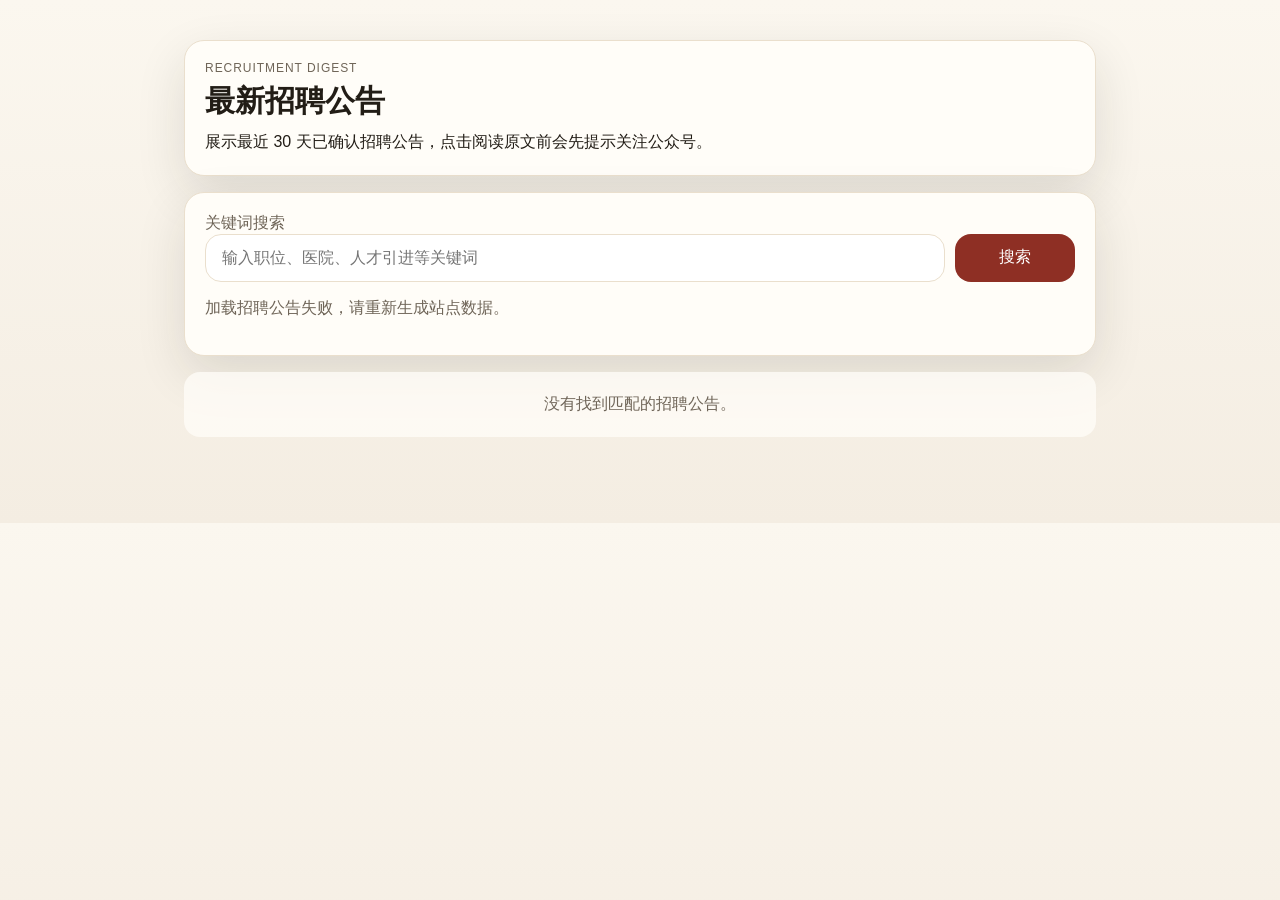
==== site/index.html @ 21075d01 "feat: add recruitment static site shell" ====
<!DOCTYPE html>
<html lang="zh-CN">
<head>
  <meta charset="UTF-8">
  <meta name="viewport" content="width=device-width, initial-scale=1.0">
  <title>招聘公告</title>
  <link rel="stylesheet" href="./assets/site.css">
</head>
<body>
  <main class="page-shell">
    <header class="hero">
      <p class="eyebrow">Recruitment Digest</p>
      <h1>最新招聘公告</h1>
      <p class="hero-copy">展示最近 30 天已确认招聘公告，点击阅读原文前会先提示关注公众号。</p>
    </header>

    <section class="search-panel" aria-label="搜索招聘标题">
      <label class="search-label" for="searchInput">关键词搜索</label>
      <div class="search-row">
        <input id="searchInput" type="search" placeholder="输入职位、医院、人才引进等关键词">
        <button id="searchButton" type="button">搜索</button>
      </div>
      <p id="resultMeta" class="result-meta">正在加载招聘公告...</p>
    </section>

    <section aria-label="招聘公告列表">
      <div id="emptyState" class="empty-state" hidden>没有找到匹配的招聘公告。</div>
      <div id="resultsList" class="results-list"></div>
    </section>
  </main>

  <div id="readOriginalModal" class="modal" hidden>
    <div class="modal-backdrop" data-close-modal="true"></div>
    <div class="modal-panel" role="dialog" aria-modal="true" aria-labelledby="modalTitle">
      <button id="closeModalButton" class="modal-close" type="button" aria-label="关闭弹层">×</button>
      <p class="modal-eyebrow">继续查看前</p>
      <h2 id="modalTitle">请先关注公众号</h2>
      <img class="modal-qr" src="./assets/official_wx_card_qr.jpg" alt="公众号二维码">
      <p class="modal-copy">扫码关注后，再点击下面的按钮继续查看原始招聘公告。</p>
      <div class="modal-actions">
        <button id="continueButton" class="primary-action" type="button">我已关注，继续查看</button>
        <button id="cancelButton" class="secondary-action" type="button">关闭</button>
      </div>
    </div>
  </div>

  <template id="jobCardTemplate">
    <article class="job-card">
      <h2 class="job-title"></h2>
      <p class="job-date"></p>
      <button class="read-button" type="button">阅读原文</button>
    </article>
  </template>

  <script src="./assets/site.js" defer></script>
</body>
</html>
---- site/assets/site.css ----
:root {
  --bg: #f7f2e8;
  --panel: #fffdf8;
  --panel-strong: #fff;
  --border: #eadfcd;
  --text: #221d16;
  --muted: #6f6558;
  --accent: #8e2f24;
  --accent-strong: #6f2219;
  --success: #245b48;
  --shadow: 0 18px 50px rgba(34, 29, 22, 0.12);
  --radius: 20px;
}

* {
  box-sizing: border-box;
}

body {
  margin: 0;
  font-family: "PingFang SC", "Microsoft YaHei", sans-serif;
  background: linear-gradient(180deg, #fbf7ef 0%, #f4ede2 100%);
  color: var(--text);
}

.page-shell {
  width: min(100%, 720px);
  margin: 0 auto;
  padding: 20px 16px 48px;
}

.hero,
.search-panel,
.job-card,
.modal-panel {
  background: var(--panel);
  border: 1px solid var(--border);
  border-radius: var(--radius);
  box-shadow: var(--shadow);
}

.hero,
.search-panel {
  padding: 20px;
  margin-bottom: 16px;
}

.eyebrow,
.modal-eyebrow,
.search-label,
.result-meta,
.job-date {
  color: var(--muted);
}

.eyebrow,
.modal-eyebrow {
  margin: 0 0 8px;
  font-size: 12px;
  letter-spacing: 0.08em;
  text-transform: uppercase;
}

h1 {
  margin: 0 0 10px;
  font-size: 30px;
  line-height: 1.2;
}

.hero-copy,
.modal-copy {
  margin: 0;
  line-height: 1.6;
}

.search-row {
  display: grid;
  gap: 10px;
}

input,
button {
  font: inherit;
}

#searchInput,
#searchButton,
.read-button,
.primary-action,
.secondary-action,
.modal-close {
  min-height: 48px;
}

#searchInput {
  width: 100%;
  padding: 0 16px;
  border: 1px solid var(--border);
  border-radius: 16px;
  background: #fff;
}

#searchButton,
.read-button,
.primary-action,
.secondary-action {
  border: 0;
  border-radius: 16px;
  padding: 0 18px;
  cursor: pointer;
}

#searchButton,
.read-button {
  background: var(--accent);
  color: #fff;
}

.primary-action {
  background: var(--success);
  color: #fff;
}

.secondary-action {
  background: transparent;
  border: 1px solid rgba(255, 255, 255, 0.4);
  color: #fff;
}

.results-list {
  display: grid;
  gap: 14px;
}

.job-card {
  padding: 18px;
}

.job-title {
  margin: 0 0 8px;
  font-size: 20px;
  line-height: 1.5;
}

.job-date {
  margin: 0 0 14px;
}

.read-button {
  width: 100%;
}

.empty-state {
  padding: 22px 18px;
  text-align: center;
  color: var(--muted);
  background: rgba(255, 253, 248, 0.8);
  border-radius: 16px;
  margin-bottom: 14px;
}

.modal[hidden] {
  display: none;
}

.modal {
  position: fixed;
  inset: 0;
  z-index: 20;
}

.modal-backdrop {
  position: absolute;
  inset: 0;
  background: rgba(22, 18, 14, 0.72);
}

.modal-panel {
  position: absolute;
  left: 16px;
  right: 16px;
  bottom: 16px;
  padding: 18px;
  background: #241b15;
  color: #fff7ed;
}

.modal-close {
  position: absolute;
  top: 12px;
  right: 12px;
  width: 48px;
  border-radius: 999px;
  border: 0;
  background: rgba(255, 255, 255, 0.12);
  color: #fff;
}

.modal-qr {
  width: 100%;
  max-width: 280px;
  display: block;
  margin: 14px auto;
  border-radius: 18px;
}

.modal-actions {
  display: grid;
  gap: 10px;
}

@media (min-width: 768px) {
  .page-shell {
    width: min(100%, 960px);
    padding: 40px 24px 72px;
  }

  .search-row {
    grid-template-columns: 1fr auto;
  }

  #searchButton {
    min-width: 120px;
  }

  .modal-panel {
    top: 50%;
    bottom: auto;
    left: 50%;
    right: auto;
    width: min(520px, calc(100vw - 48px));
    transform: translate(-50%, -50%);
  }
}
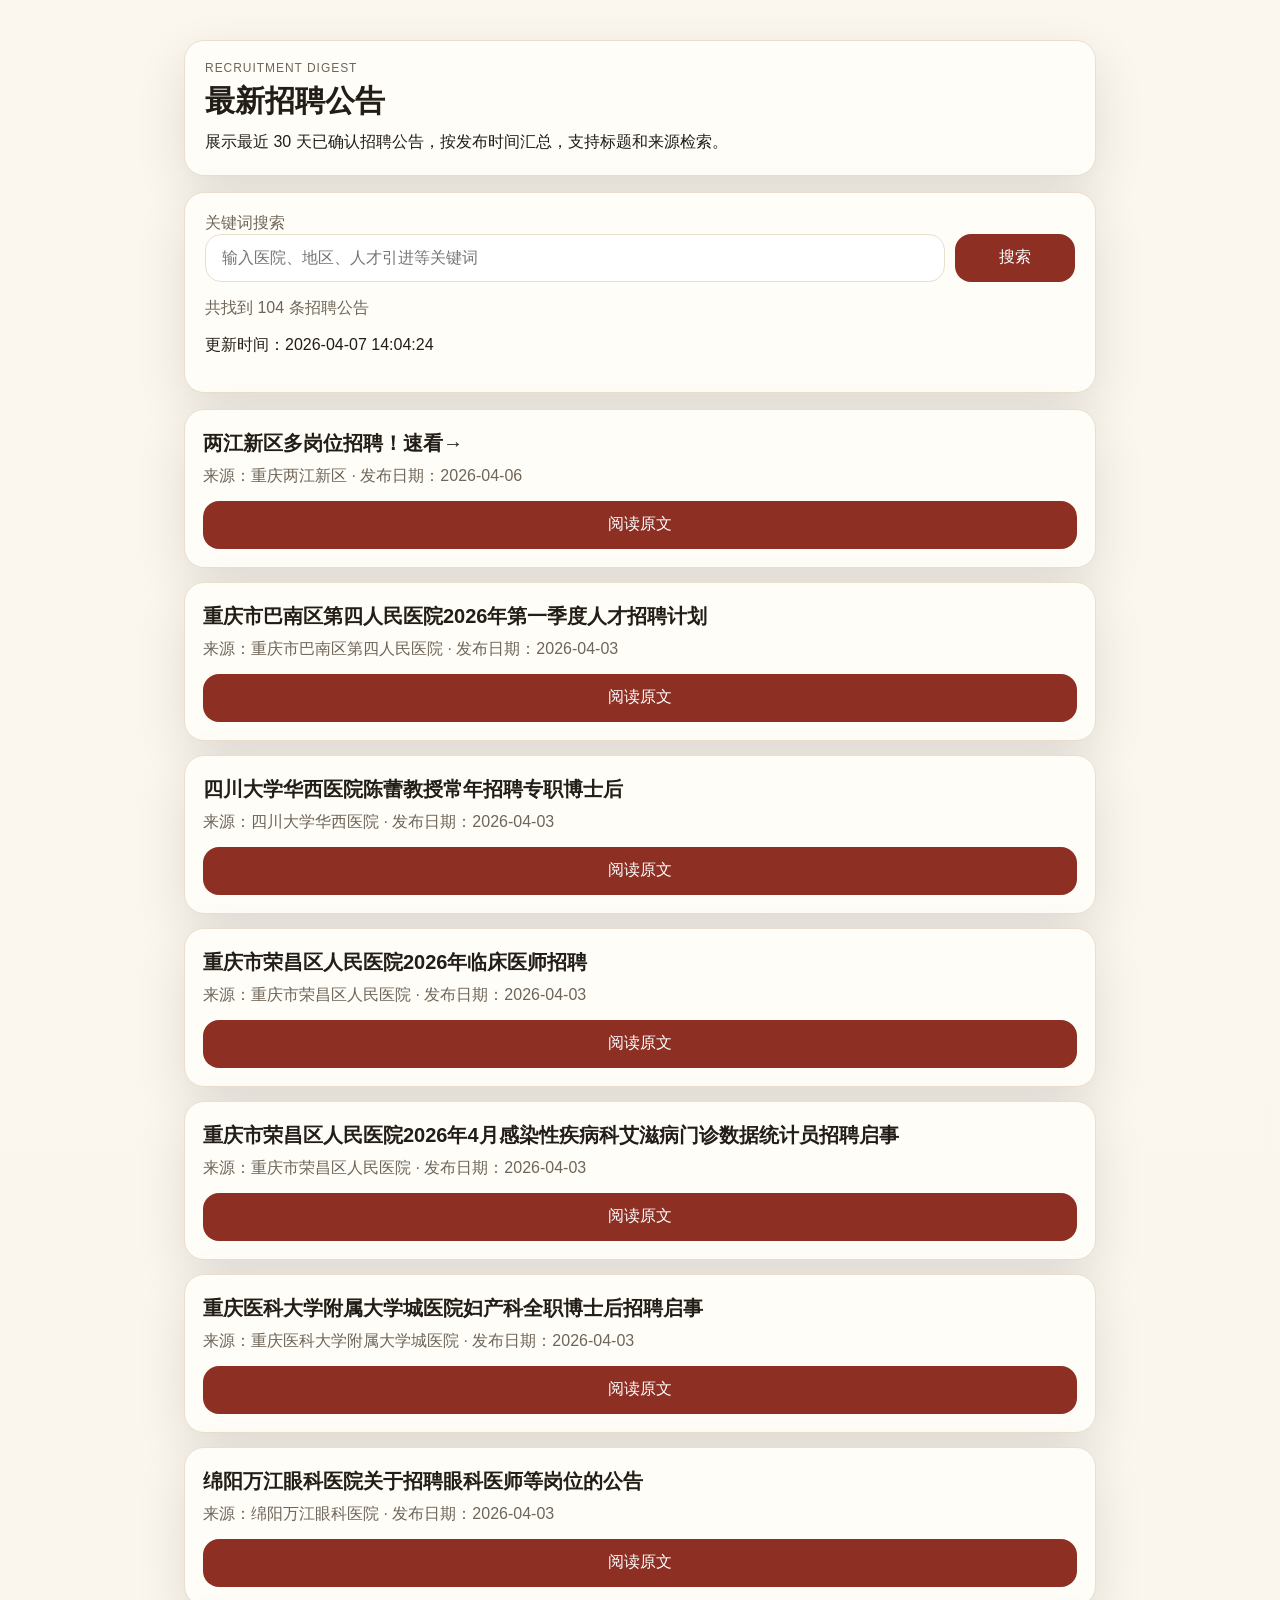
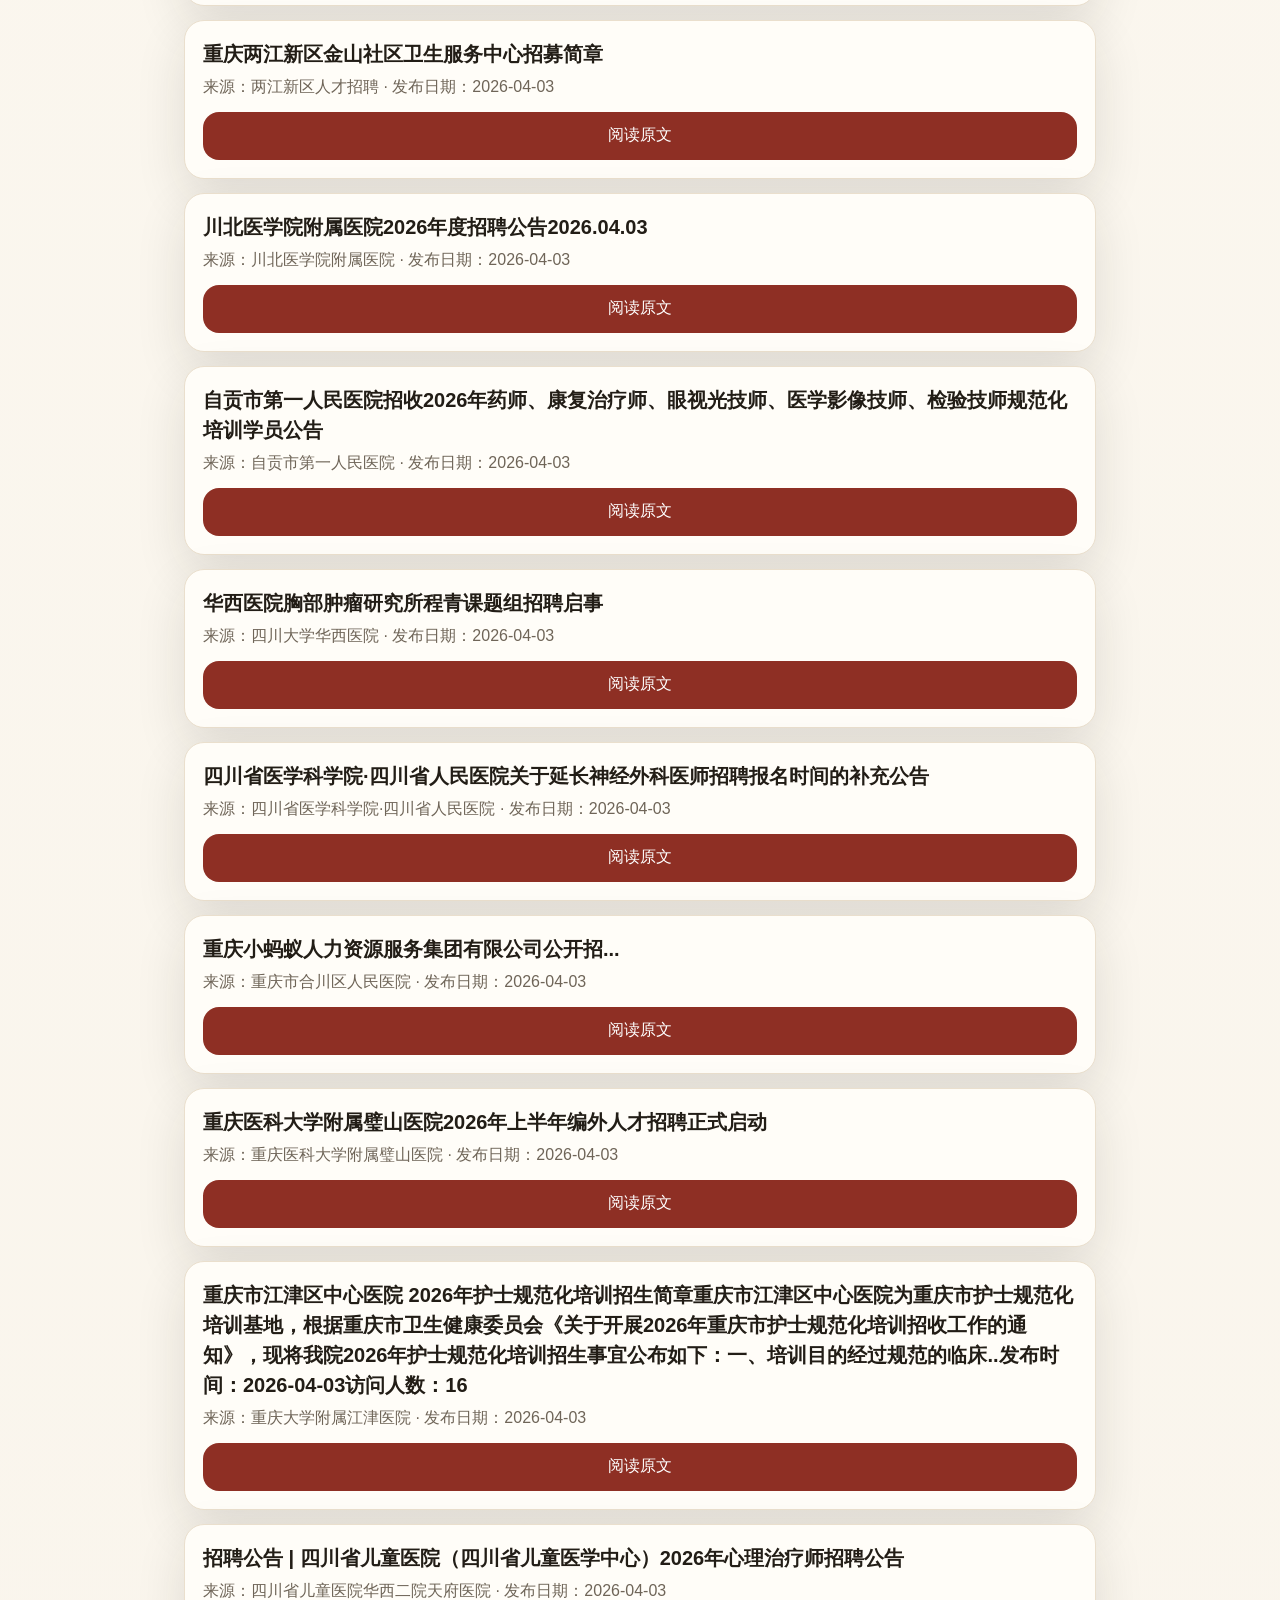
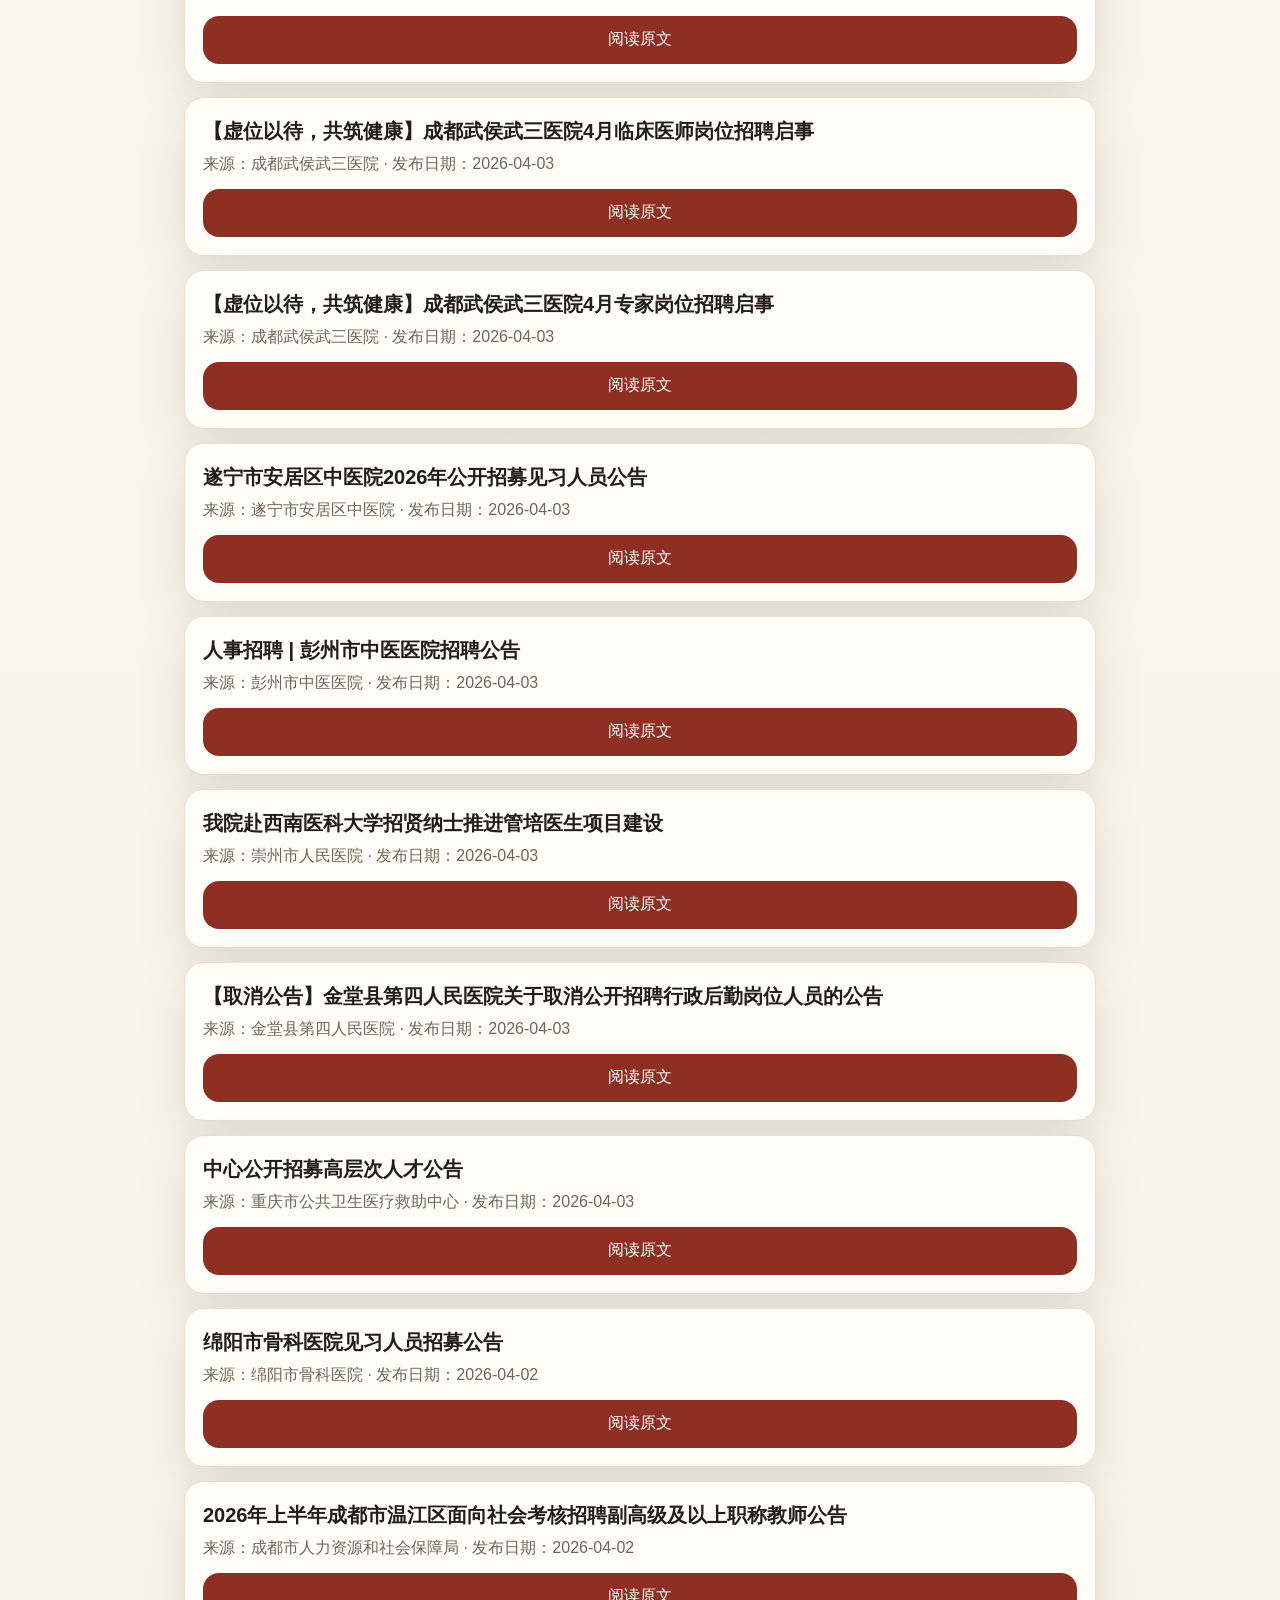
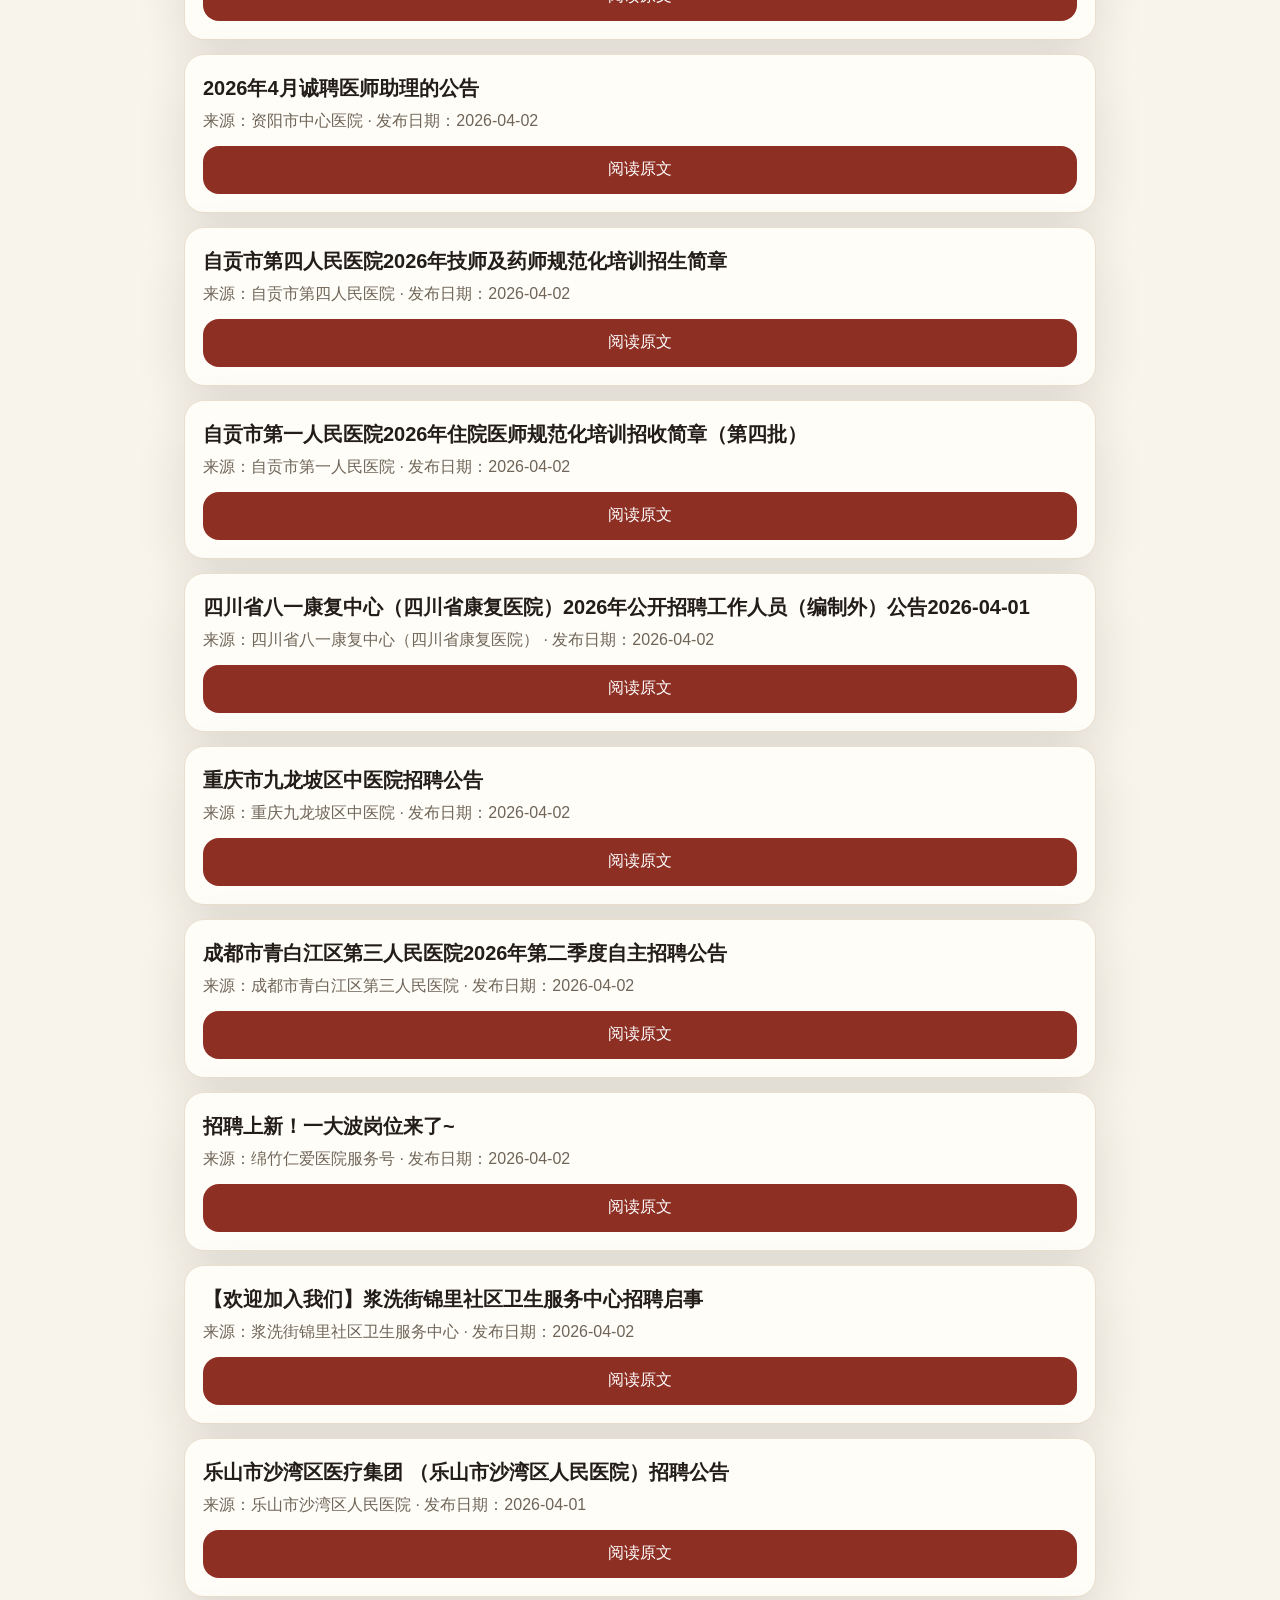
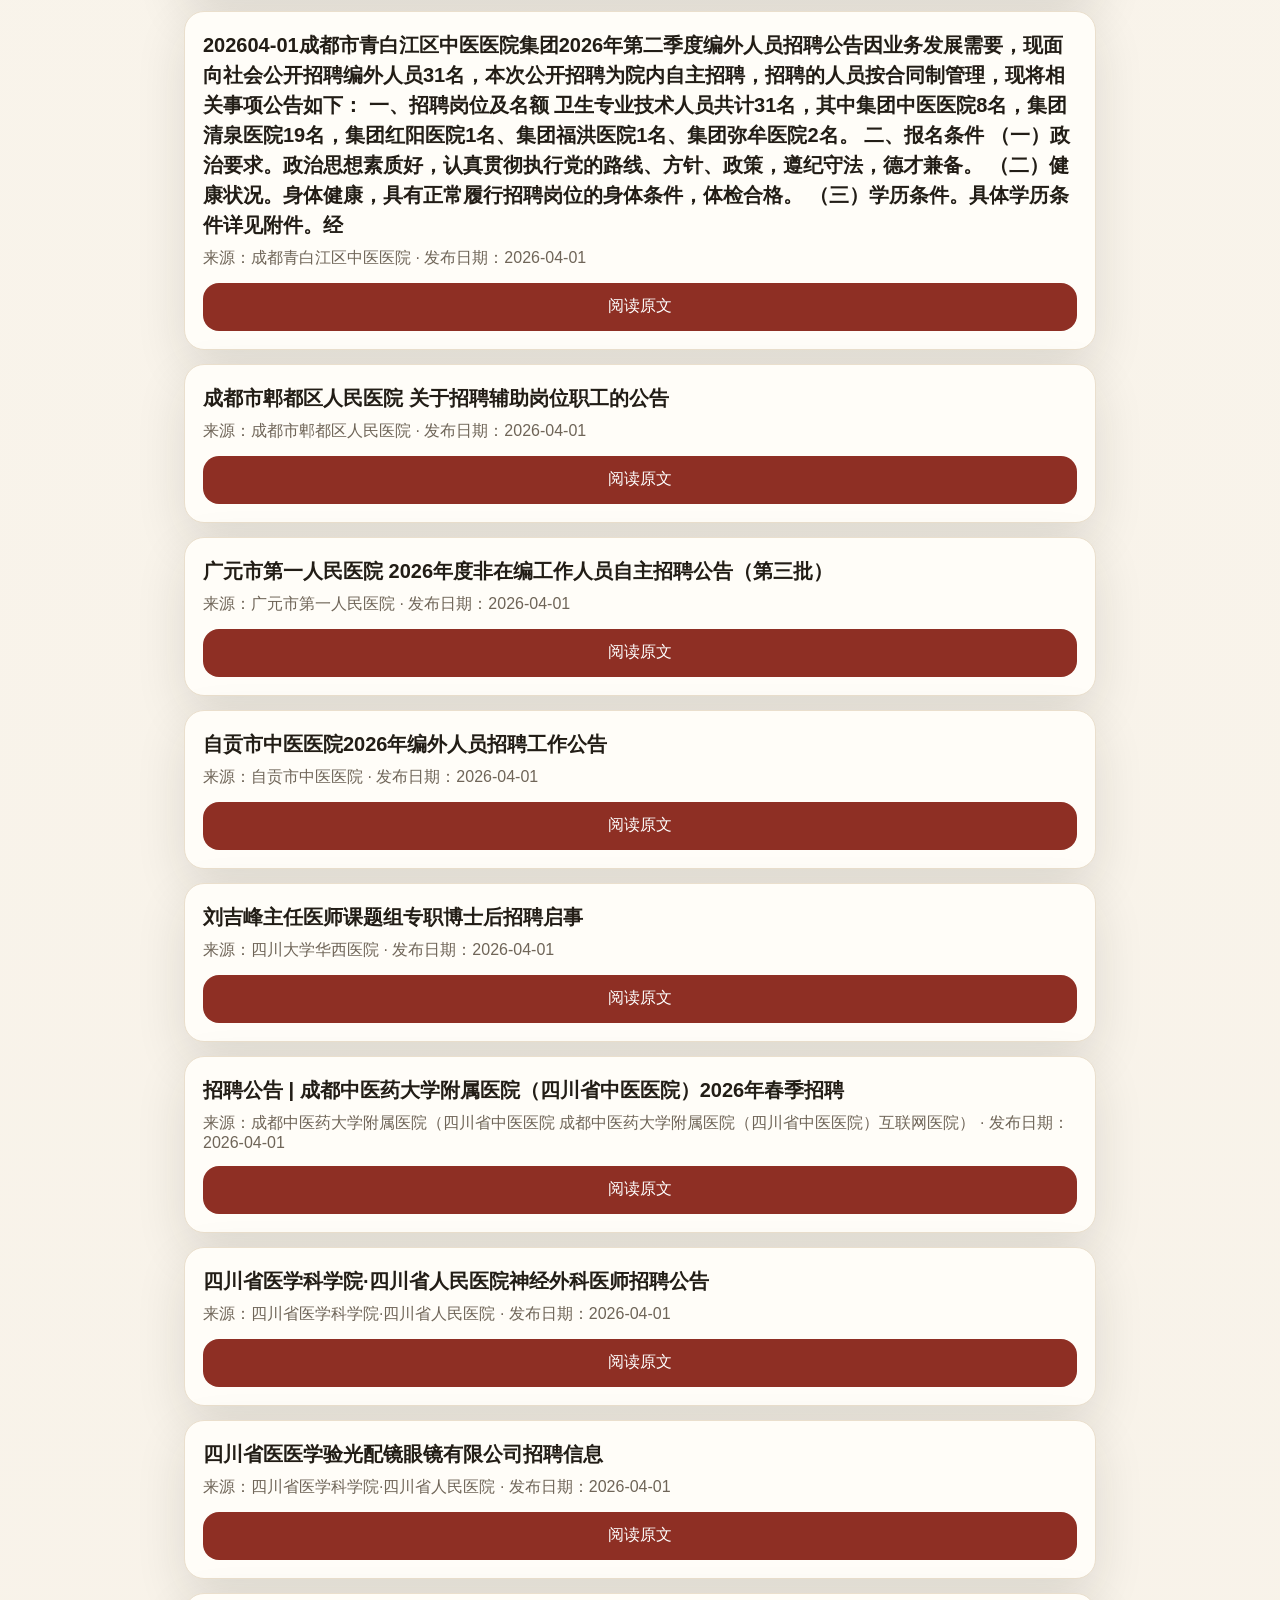
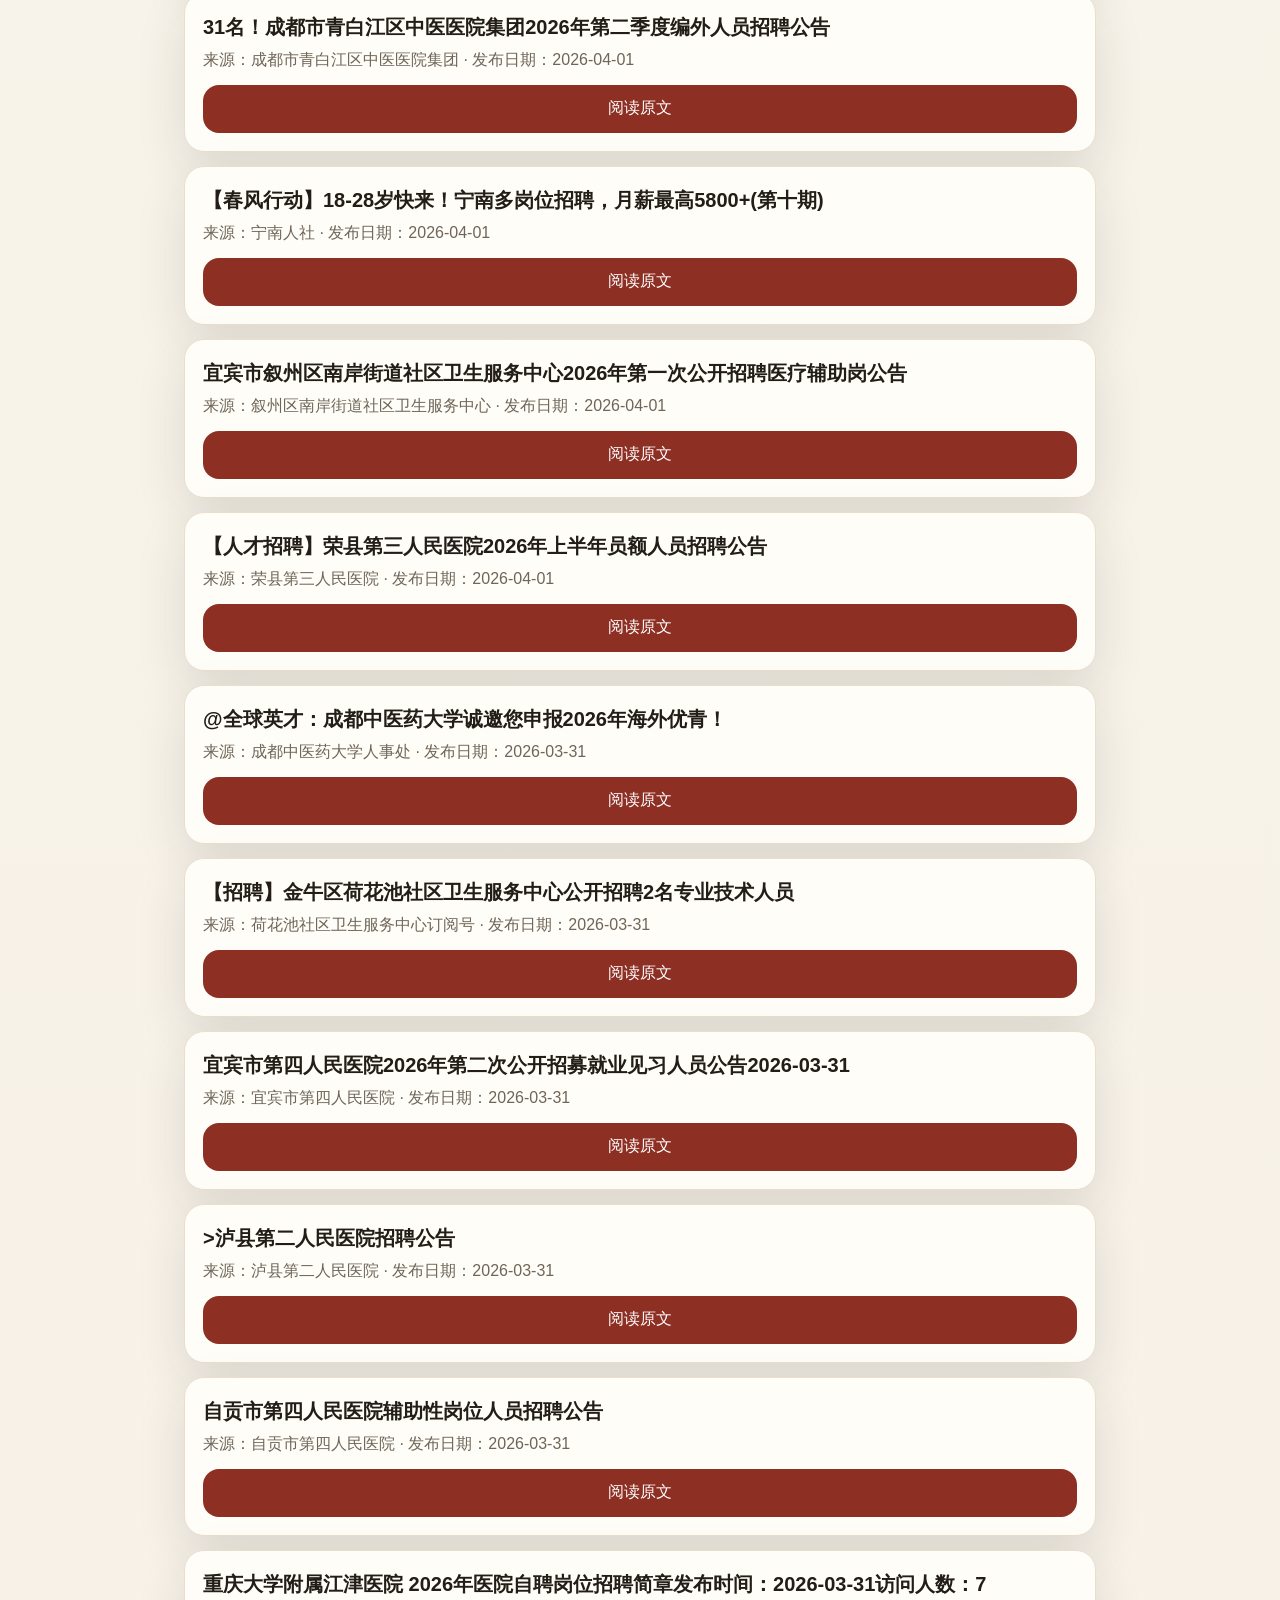
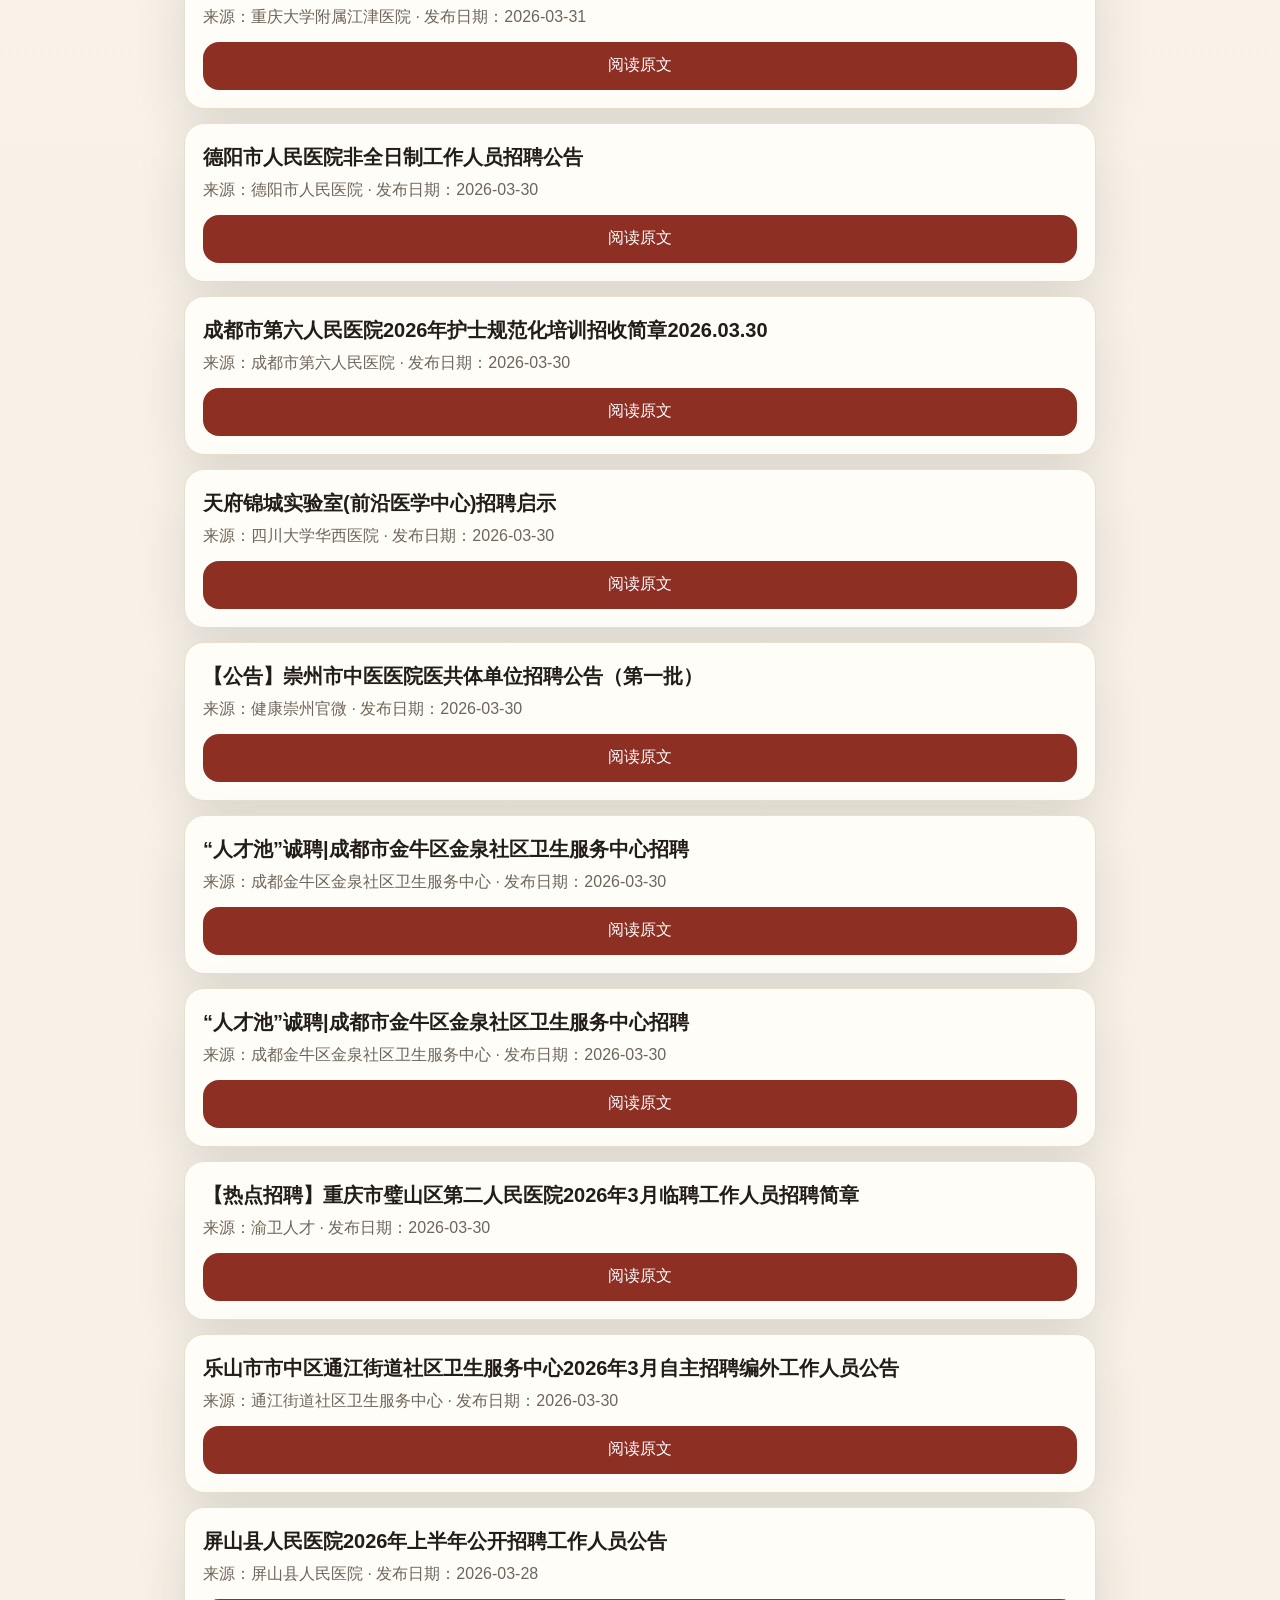
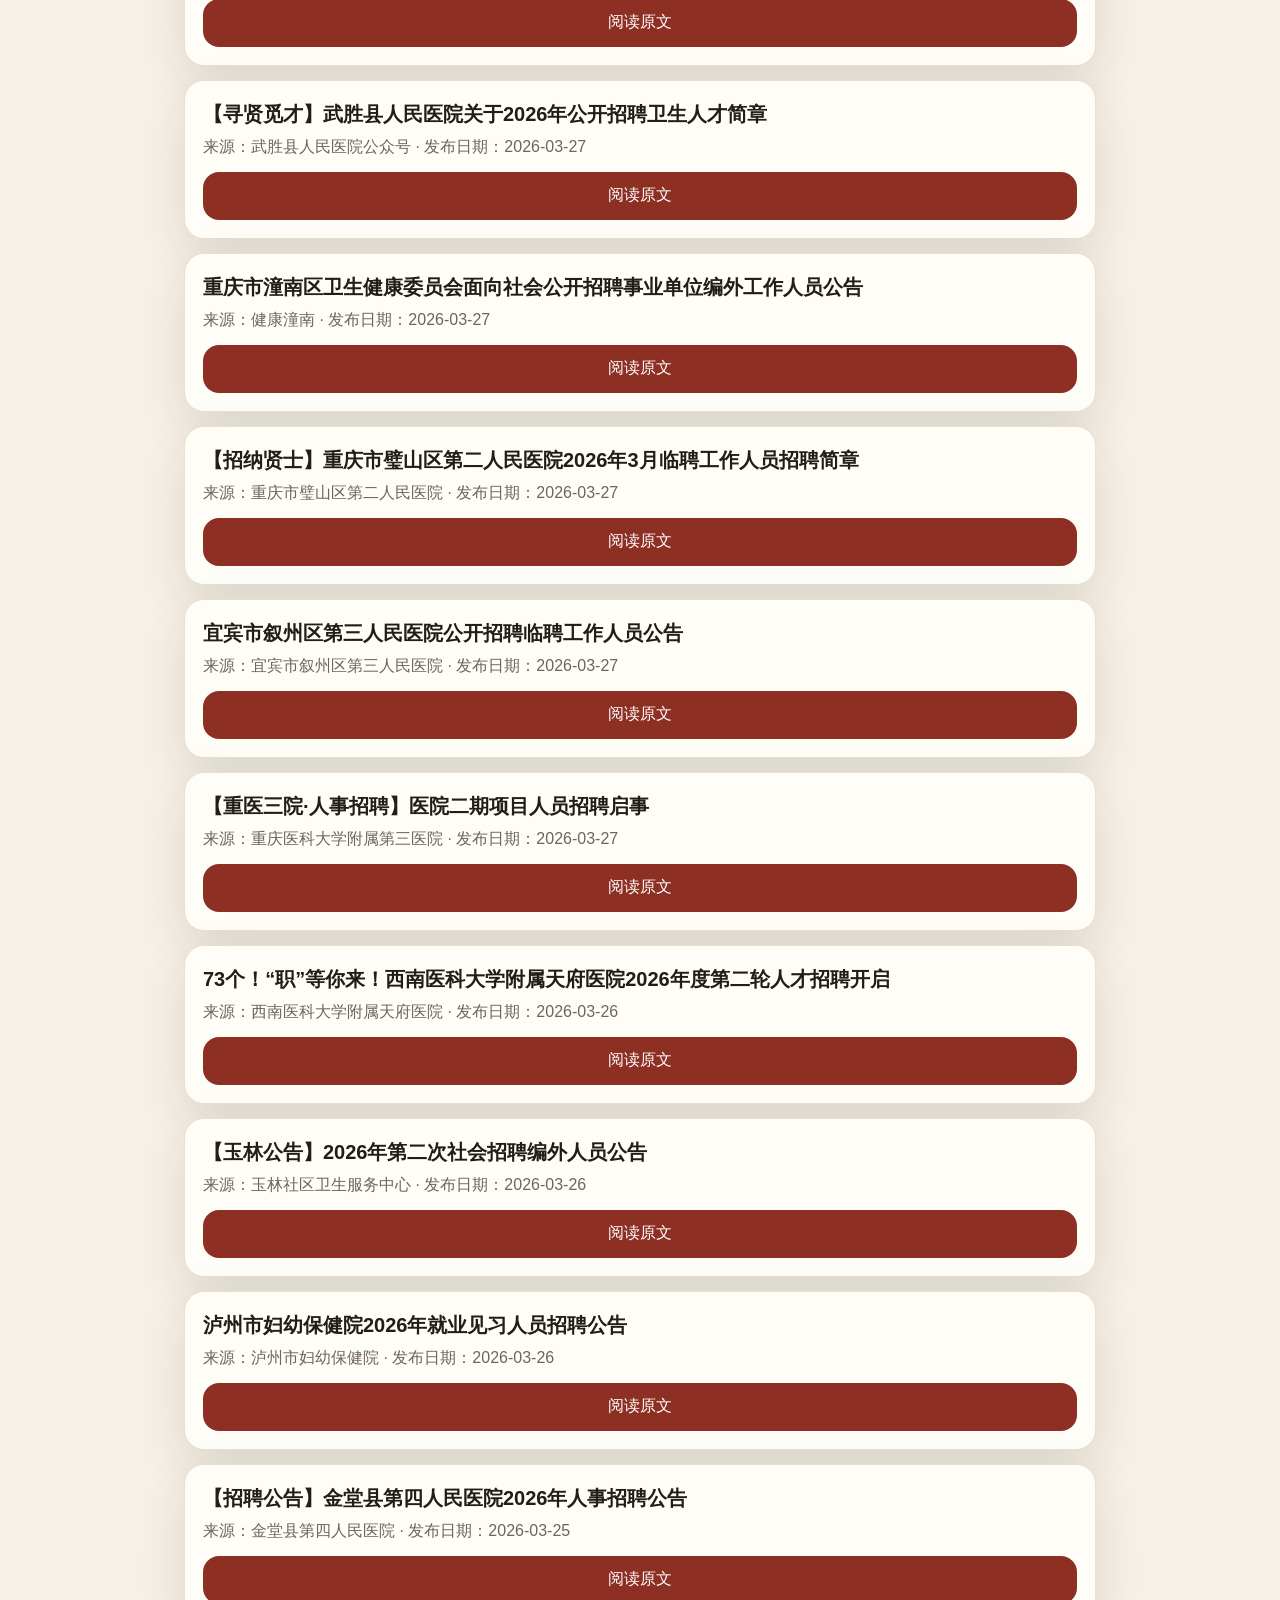
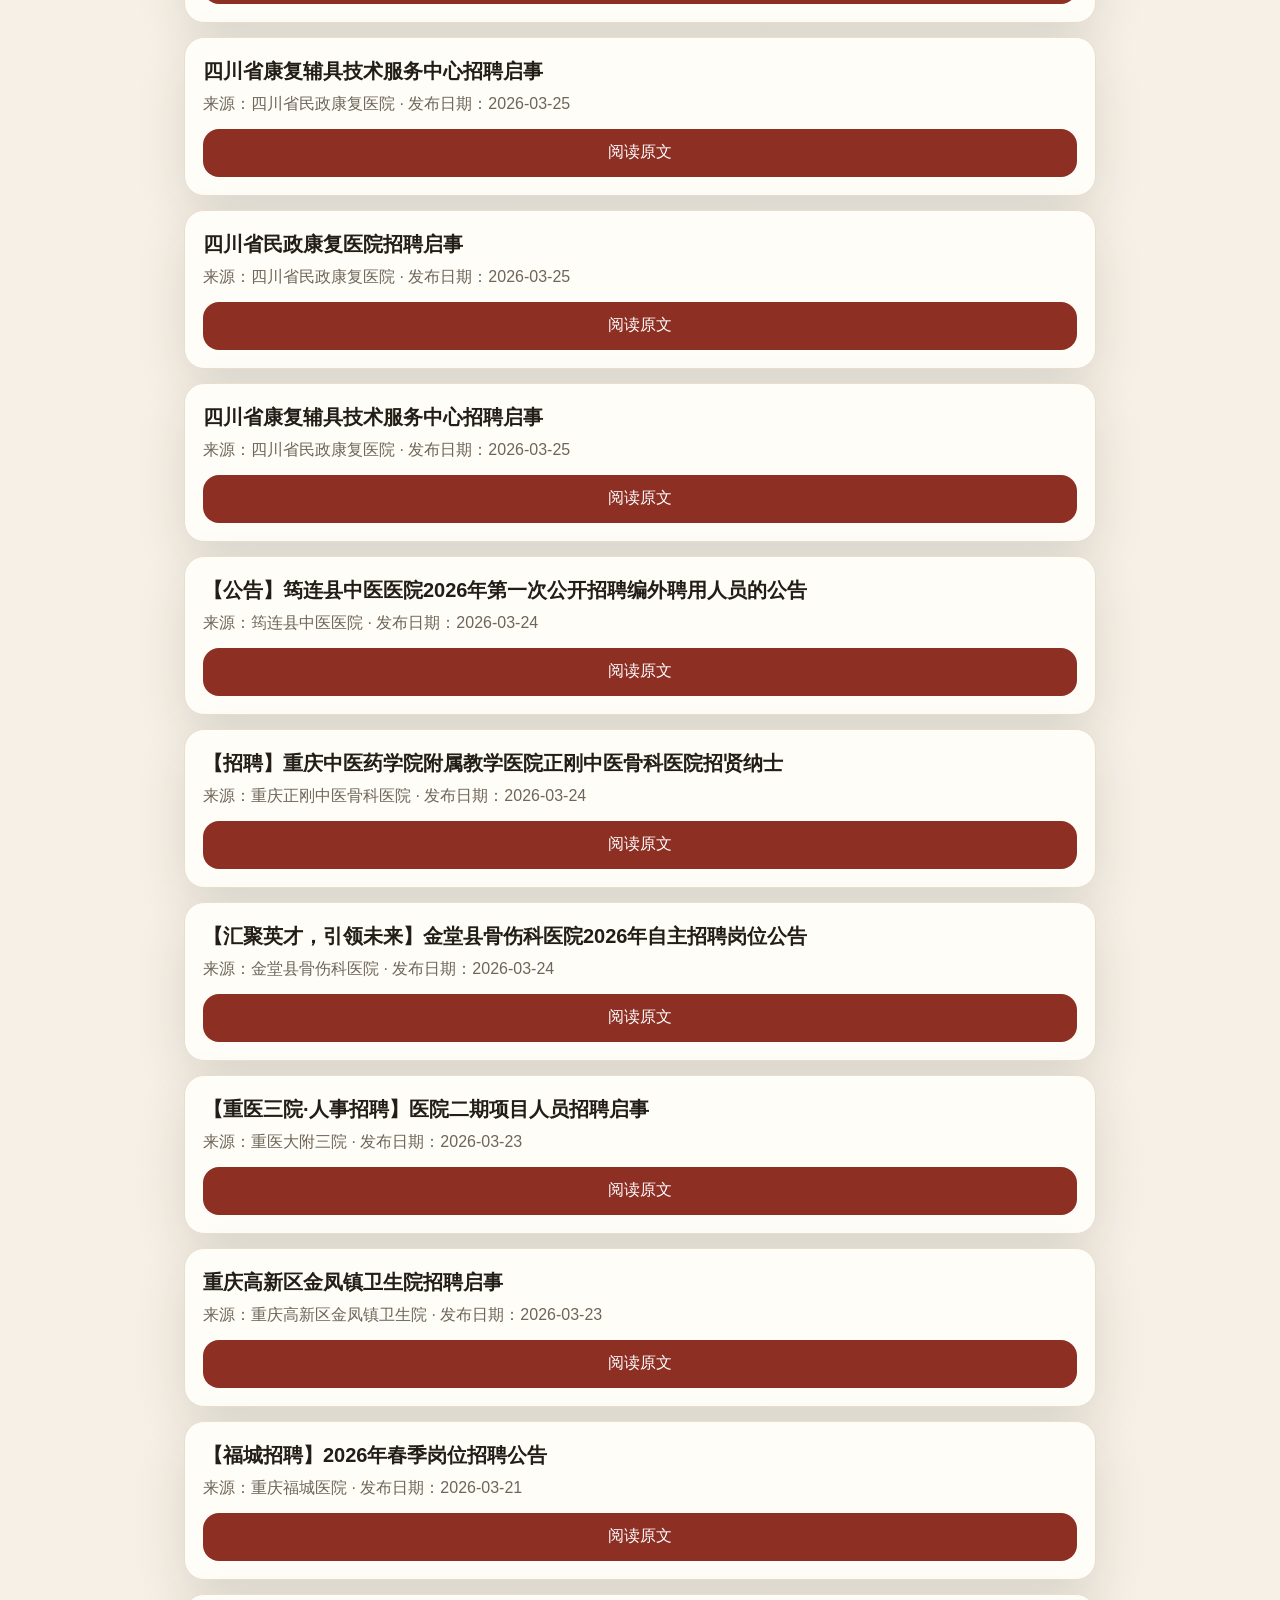
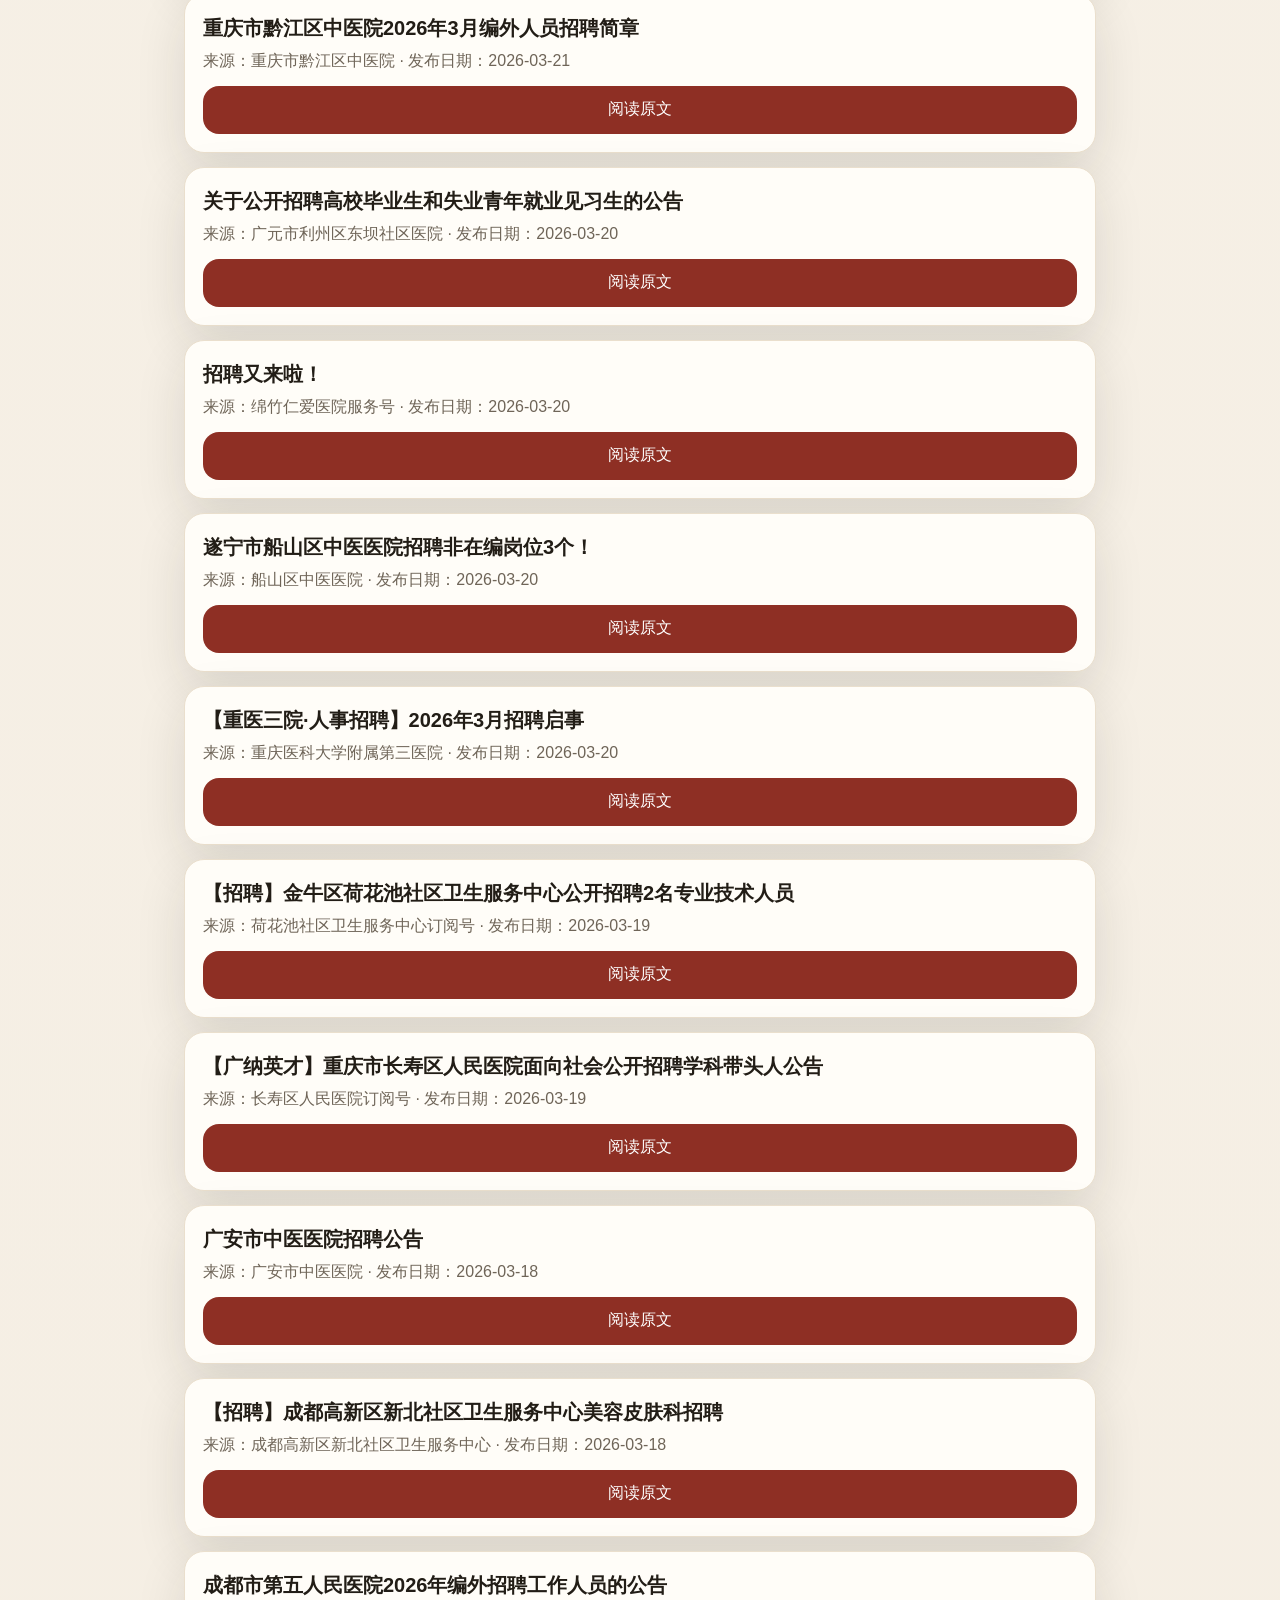
==== commit c16258b1: "feat: show static site update time" ====
--- a/site/index.html
+++ b/site/index.html
@@ -11,16 +11,17 @@
     <header class="hero">
       <p class="eyebrow">Recruitment Digest</p>
       <h1>最新招聘公告</h1>
-      <p class="hero-copy">展示最近 30 天已确认招聘公告，点击阅读原文前会先提示关注公众号。</p>
+      <p class="hero-copy">展示最近 30 天已确认招聘公告，按发布时间汇总，支持标题和来源检索。</p>
     </header>
 
     <section class="search-panel" aria-label="搜索招聘标题">
       <label class="search-label" for="searchInput">关键词搜索</label>
       <div class="search-row">
-        <input id="searchInput" type="search" placeholder="输入职位、医院、人才引进等关键词">
+        <input id="searchInput" type="search" placeholder="输入医院、地区、人才引进等关键词">
         <button id="searchButton" type="button">搜索</button>
       </div>
       <p id="resultMeta" class="result-meta">正在加载招聘公告...</p>
+      <p id="updateTime" class="update-time">更新时间：正在加载...</p>
     </section>
 
     <section aria-label="招聘公告列表">
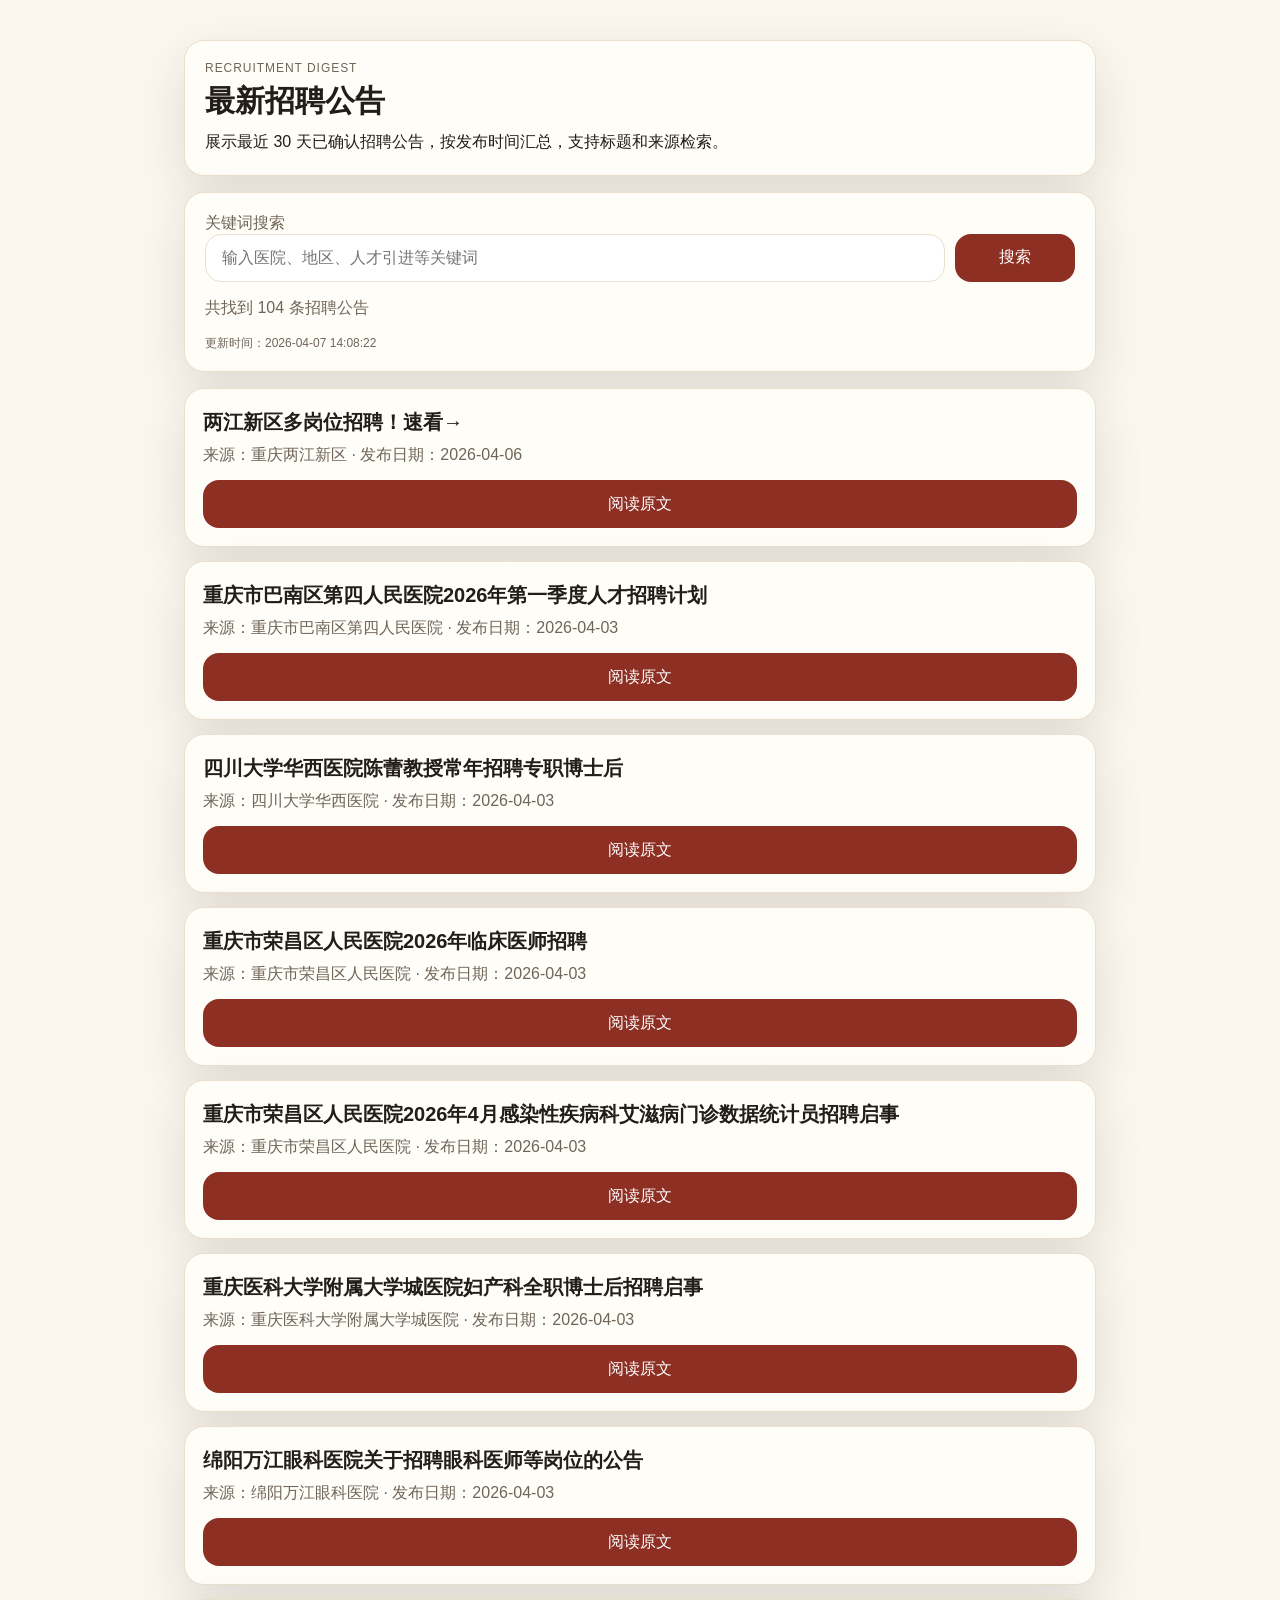
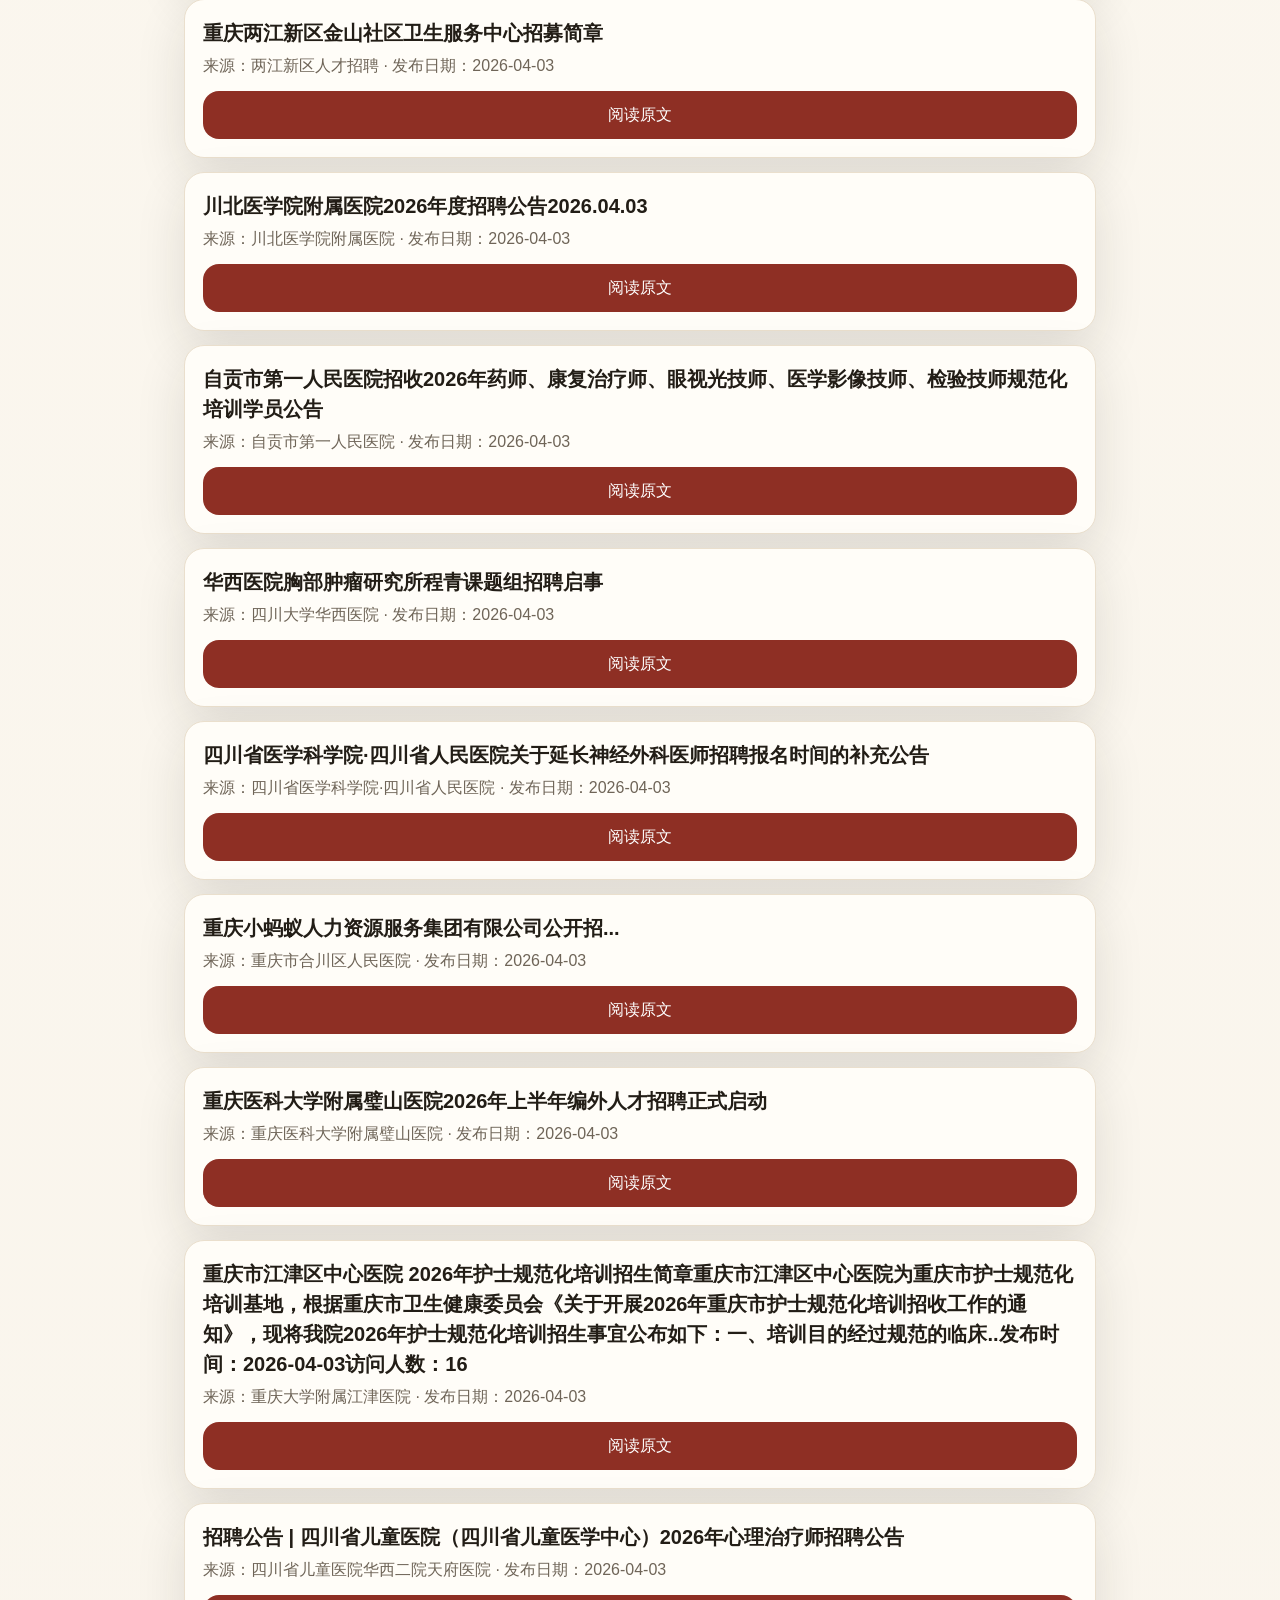
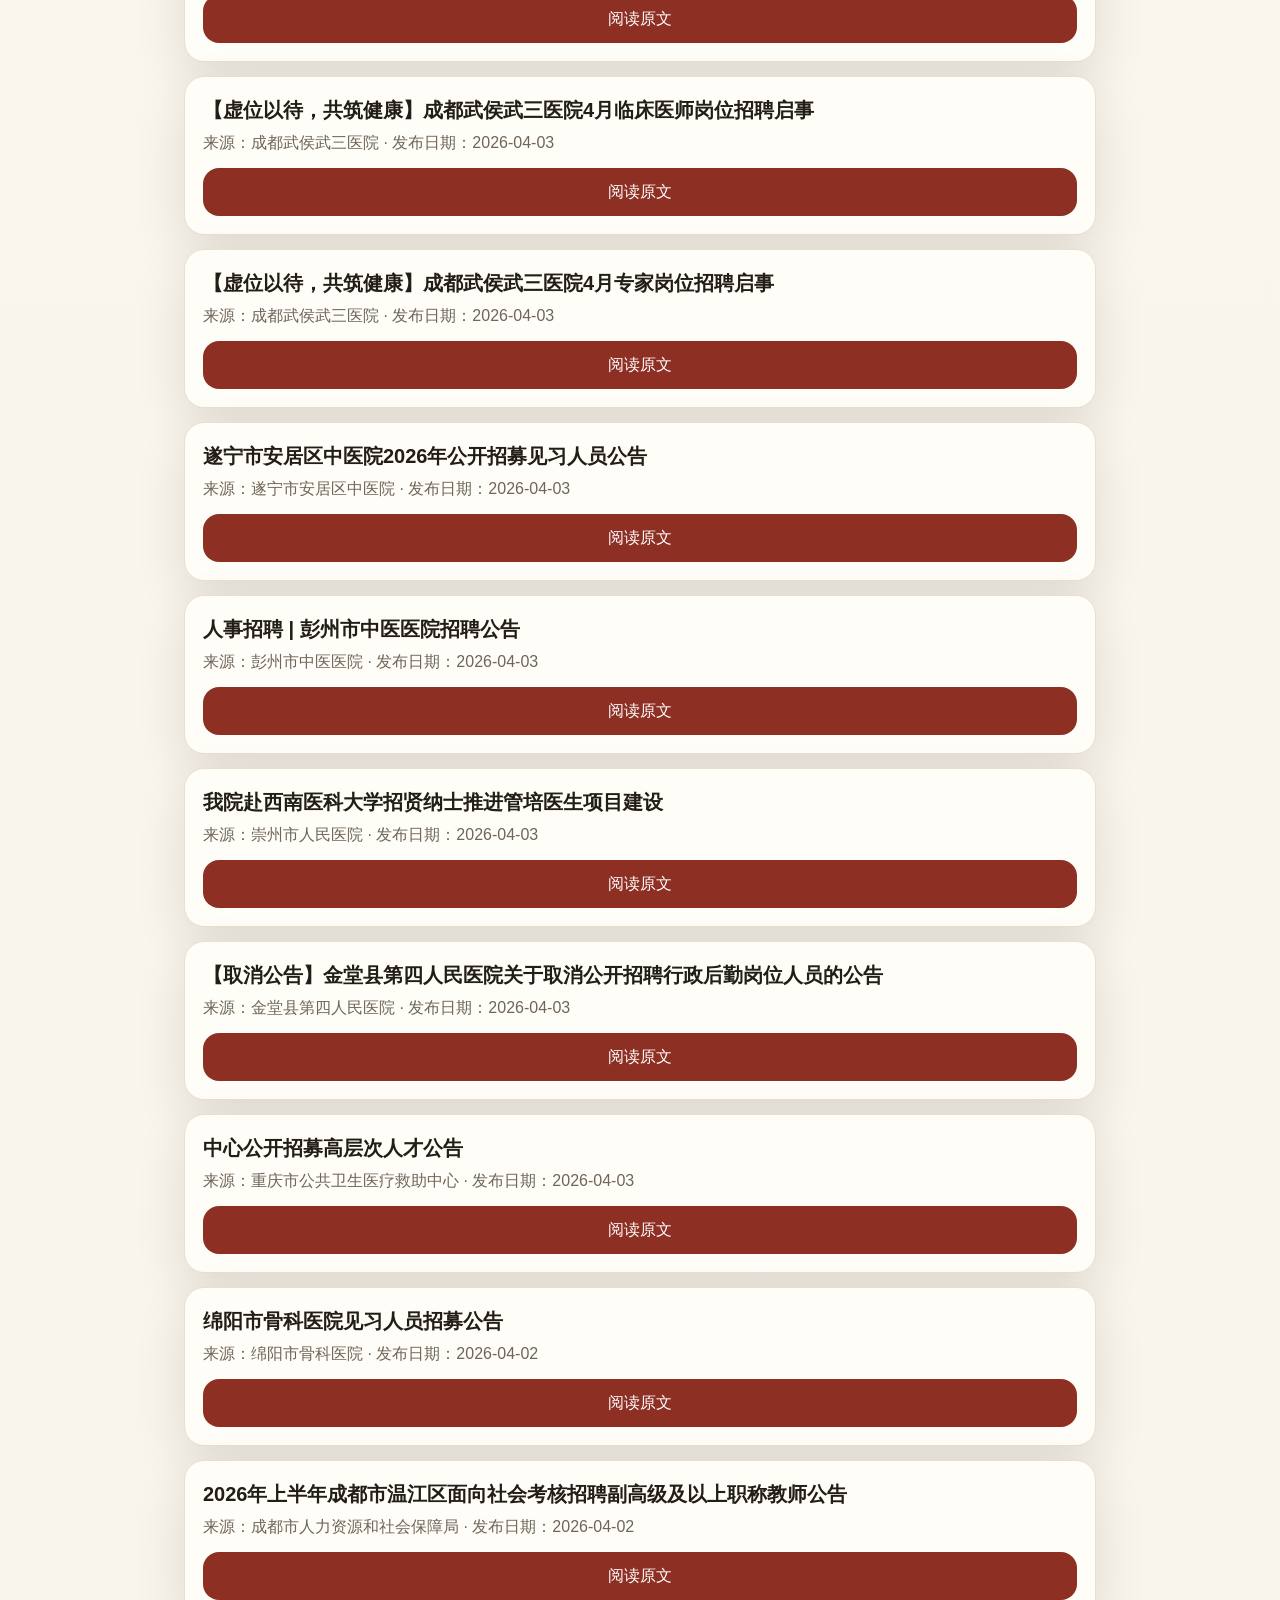
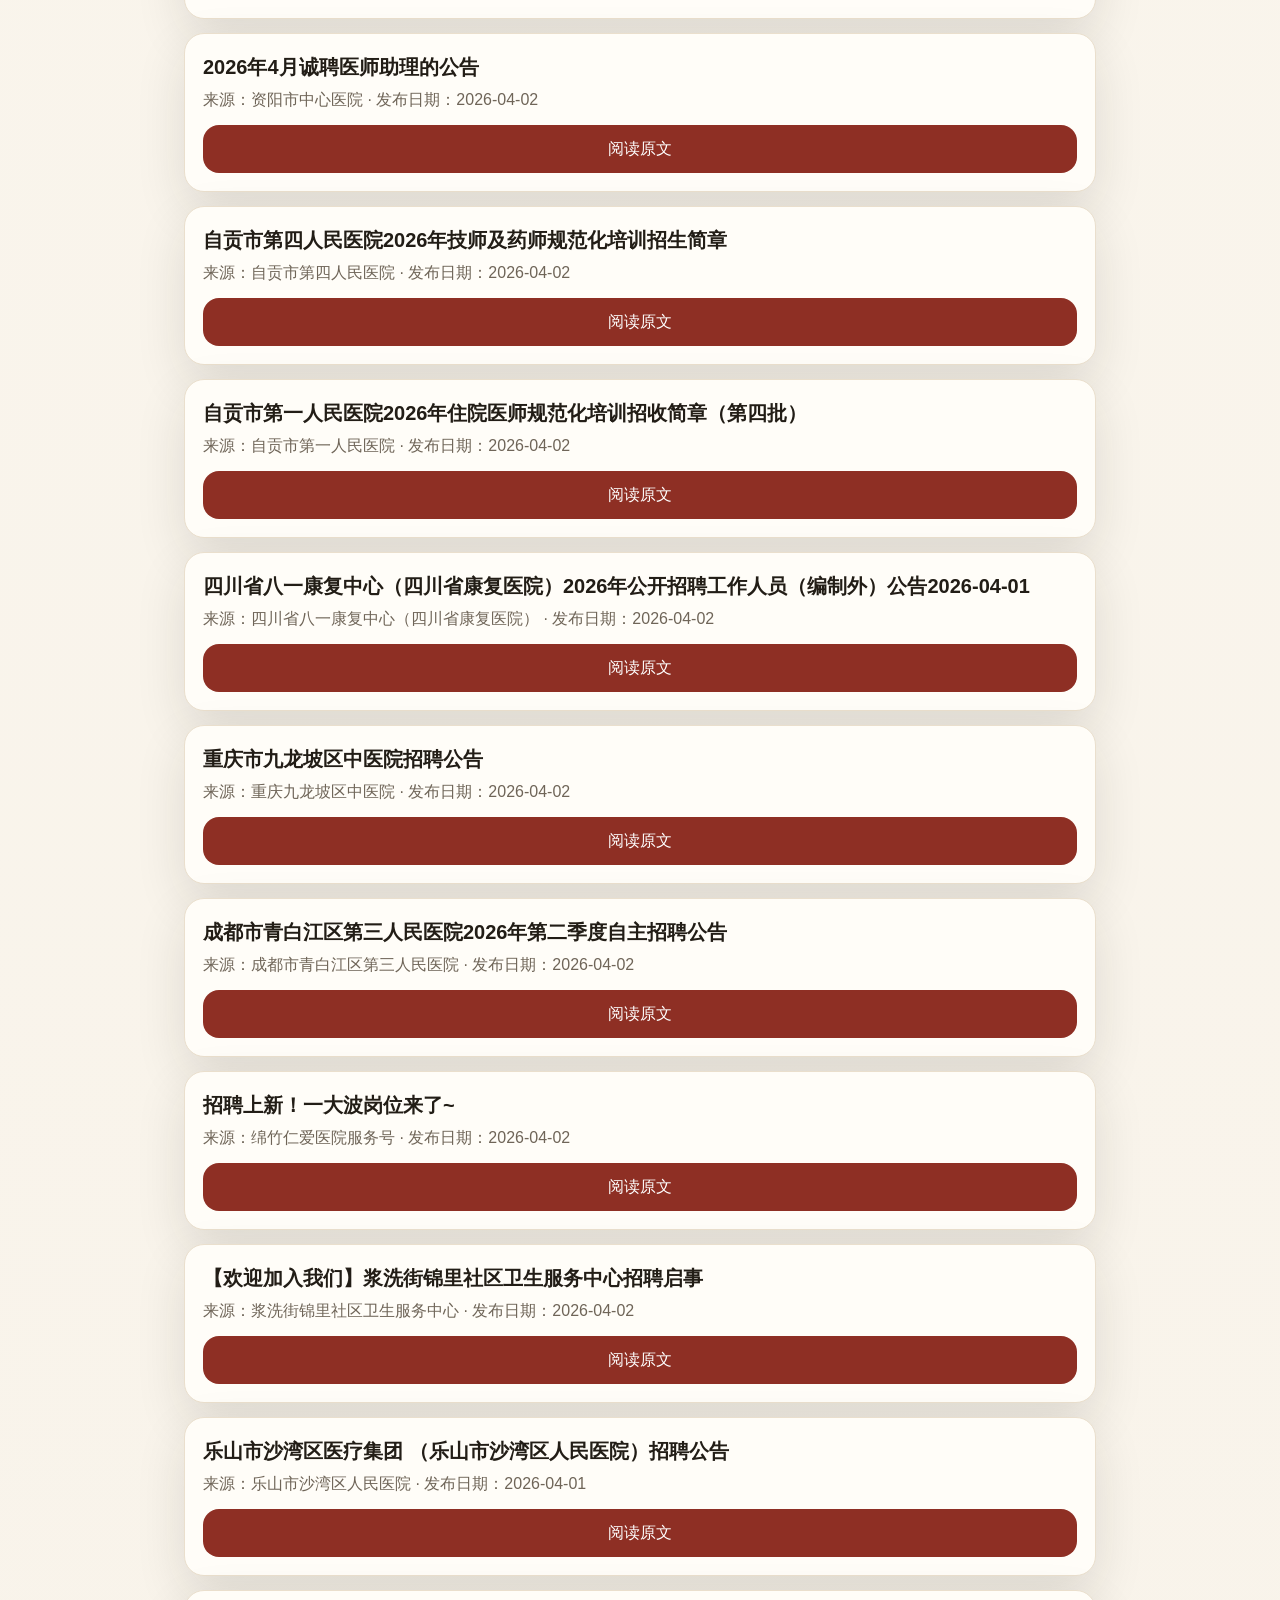
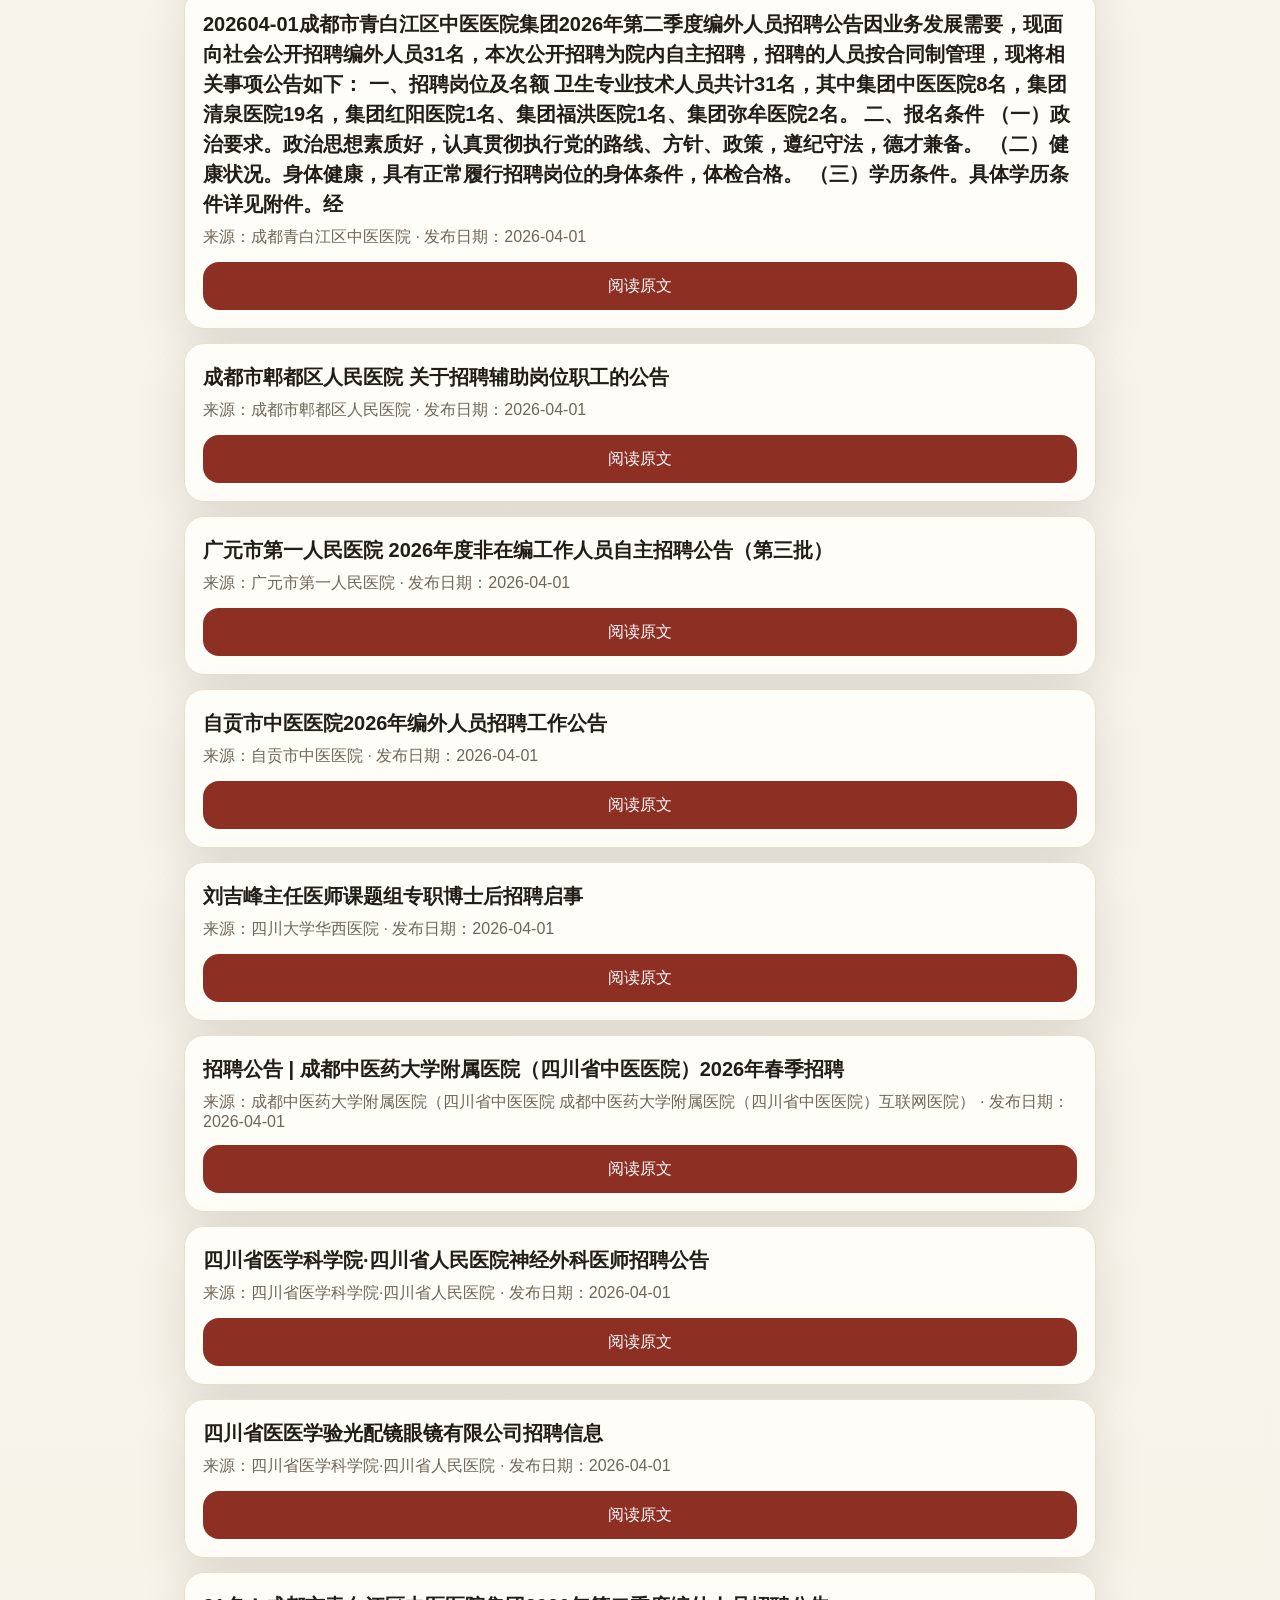
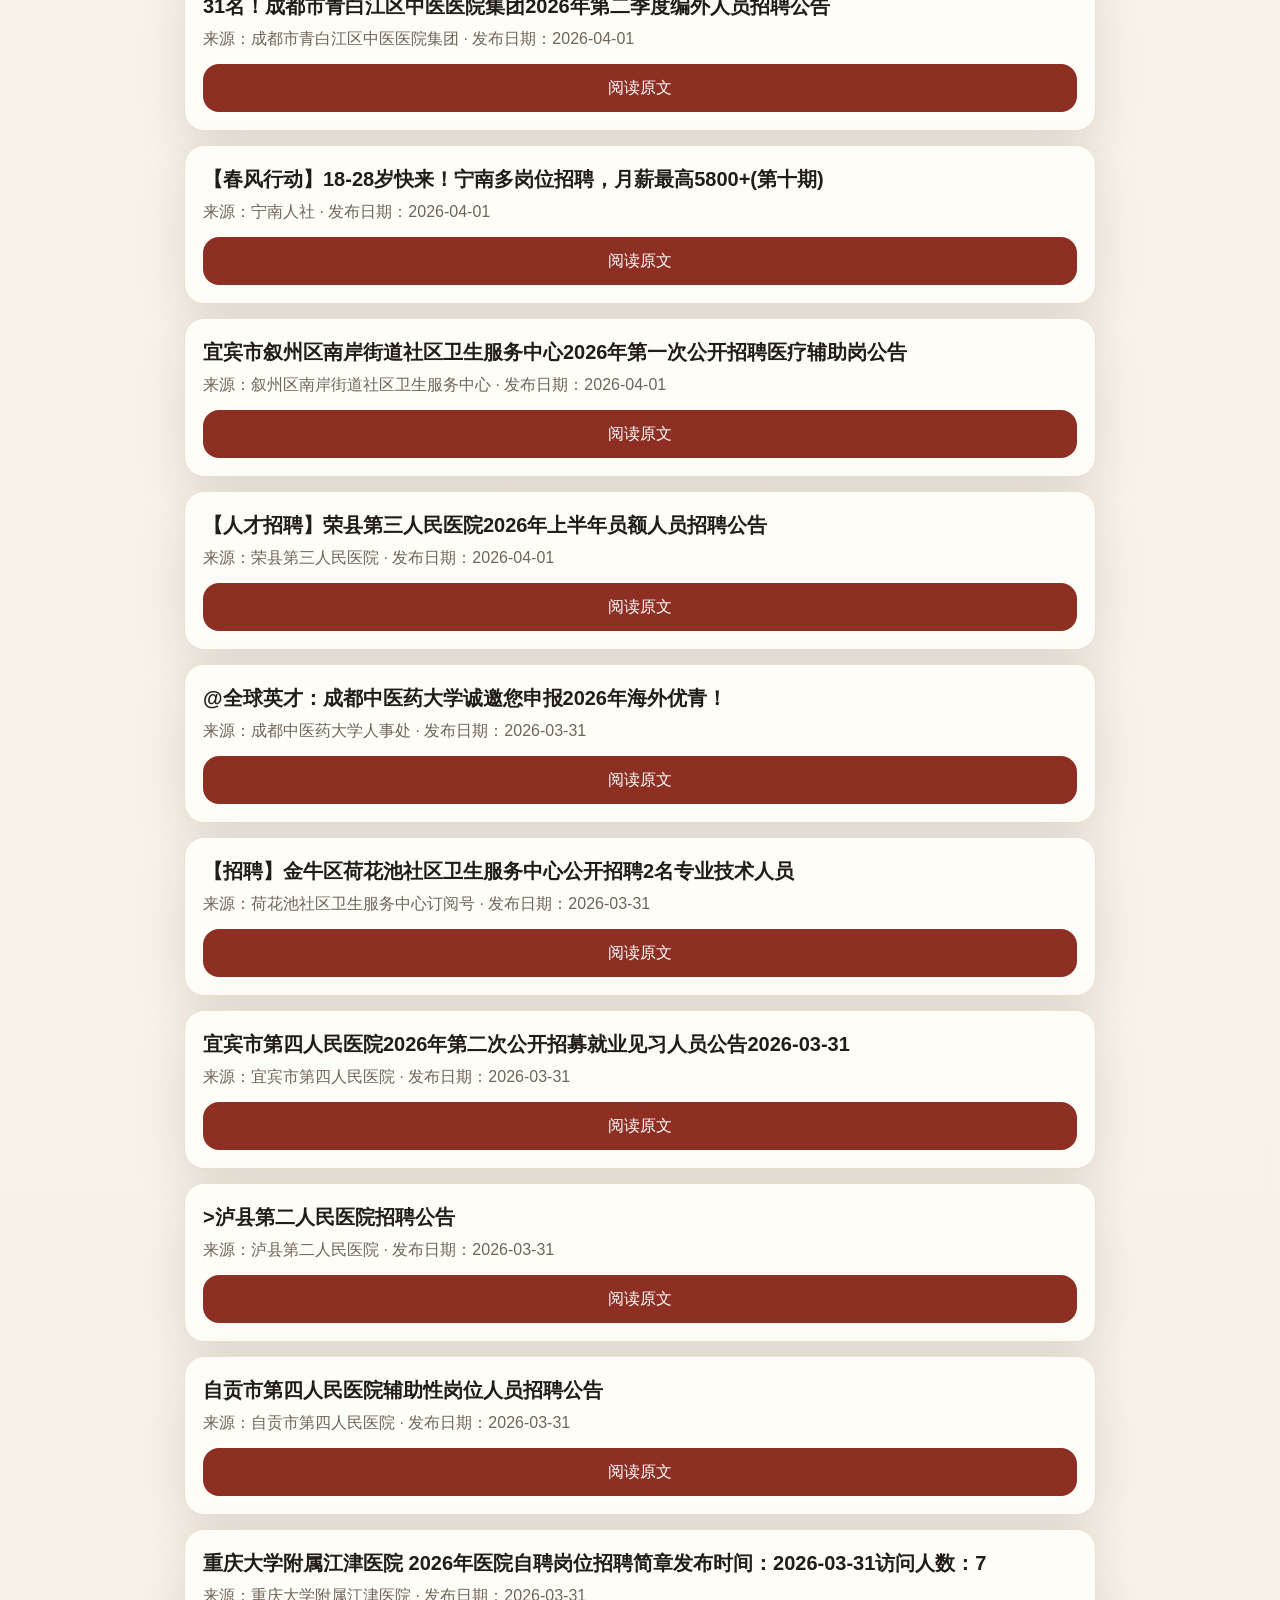
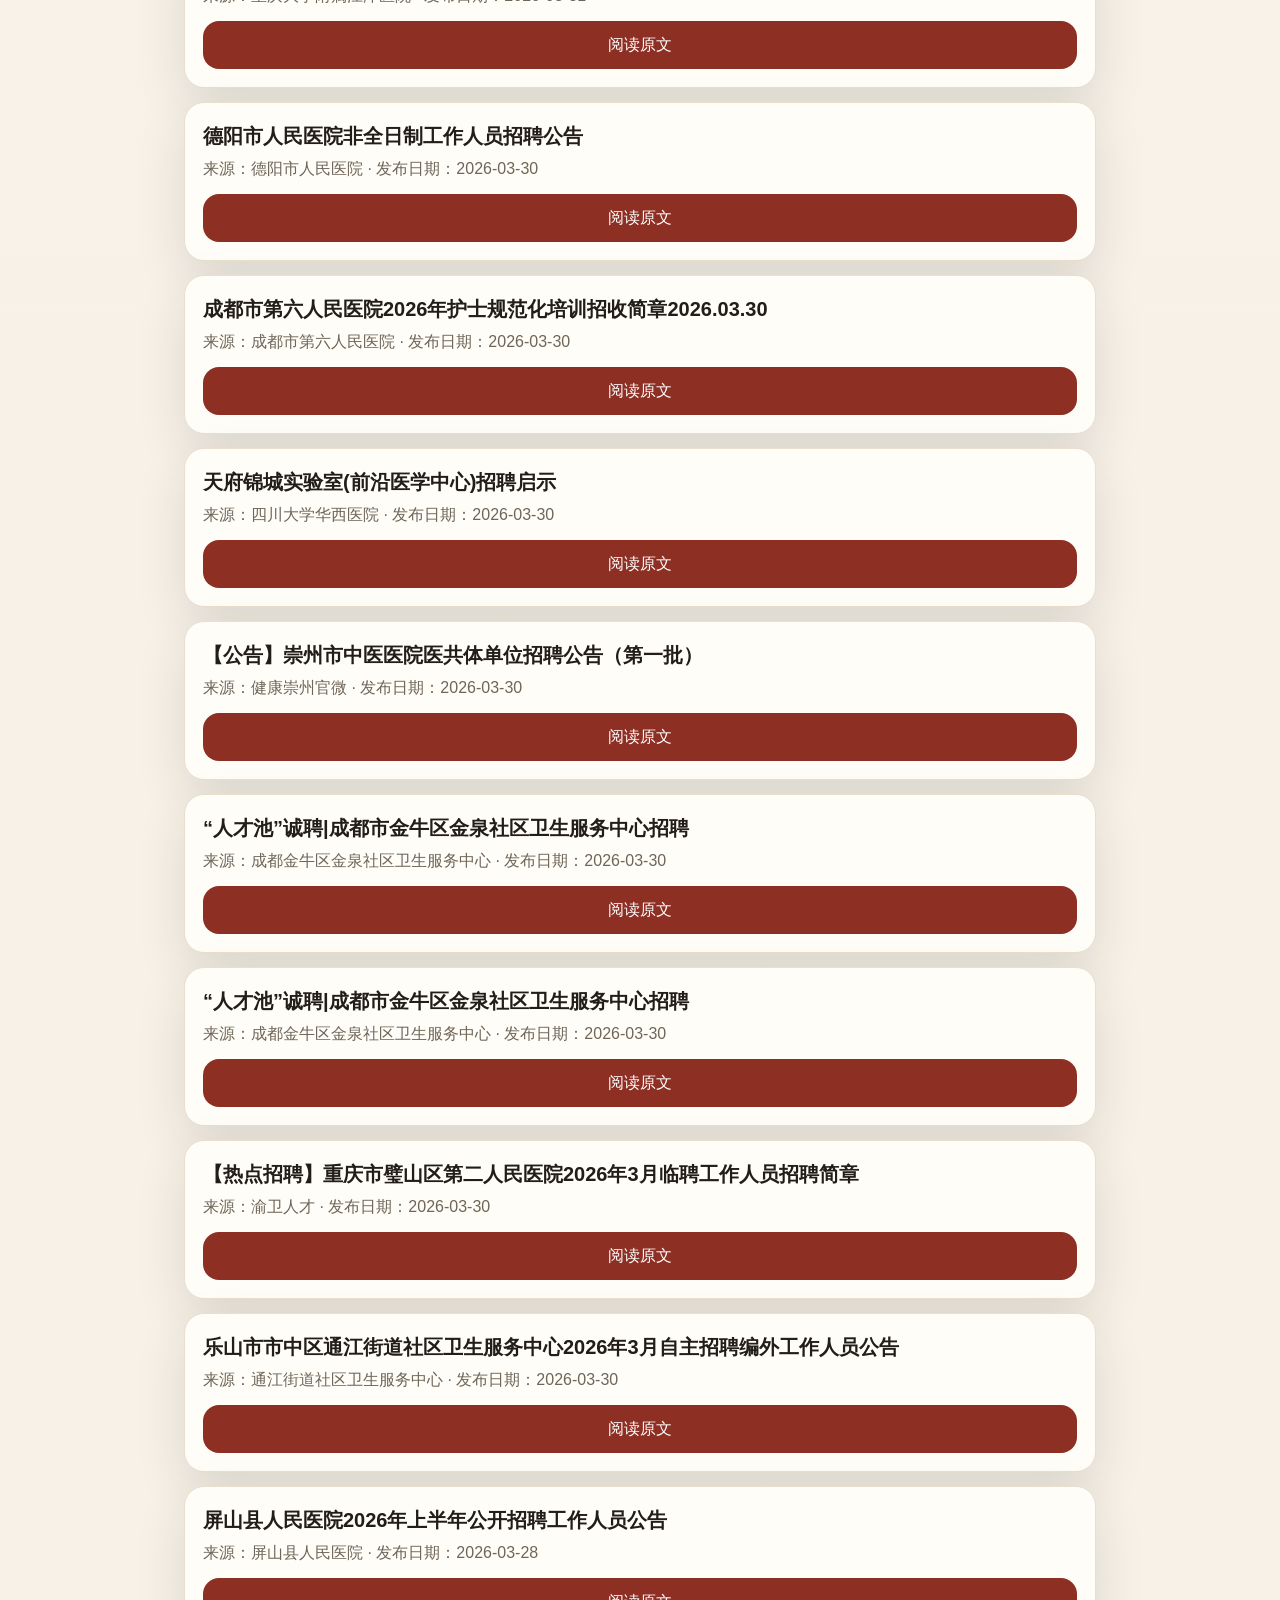
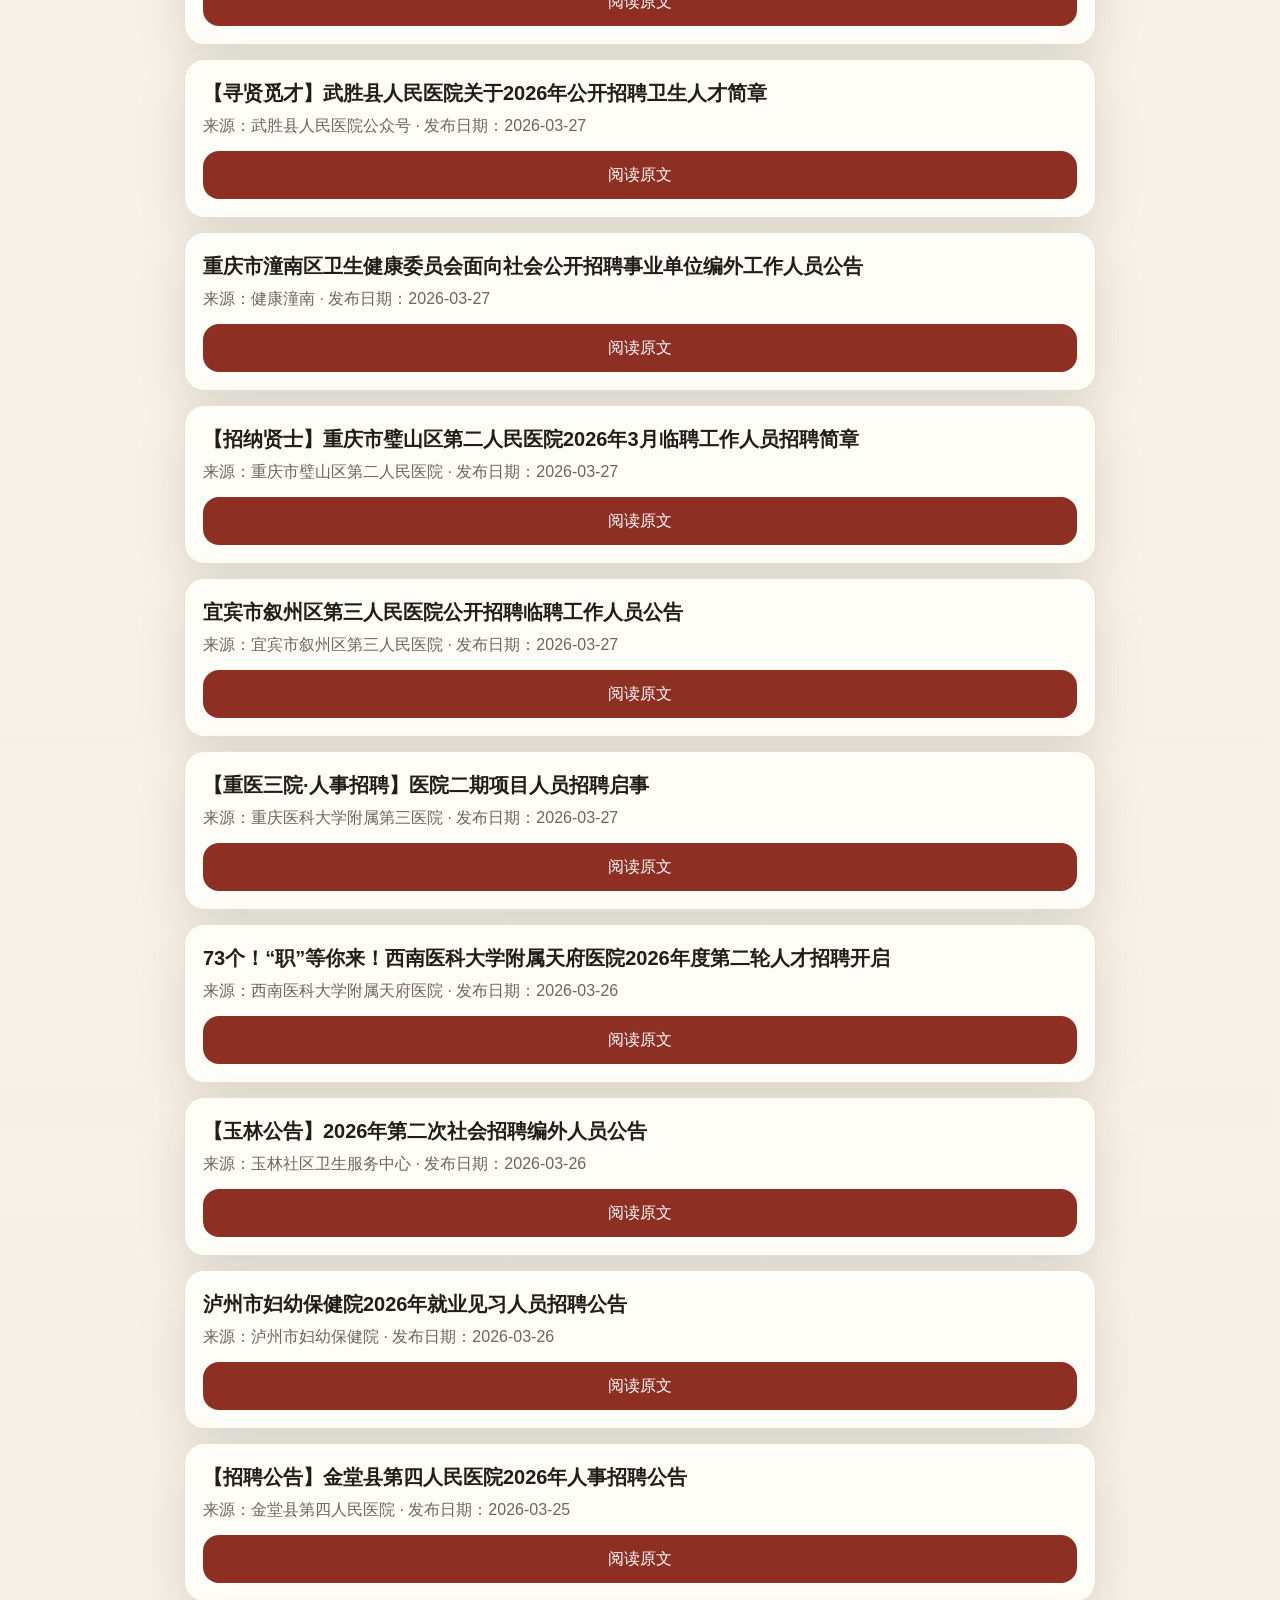
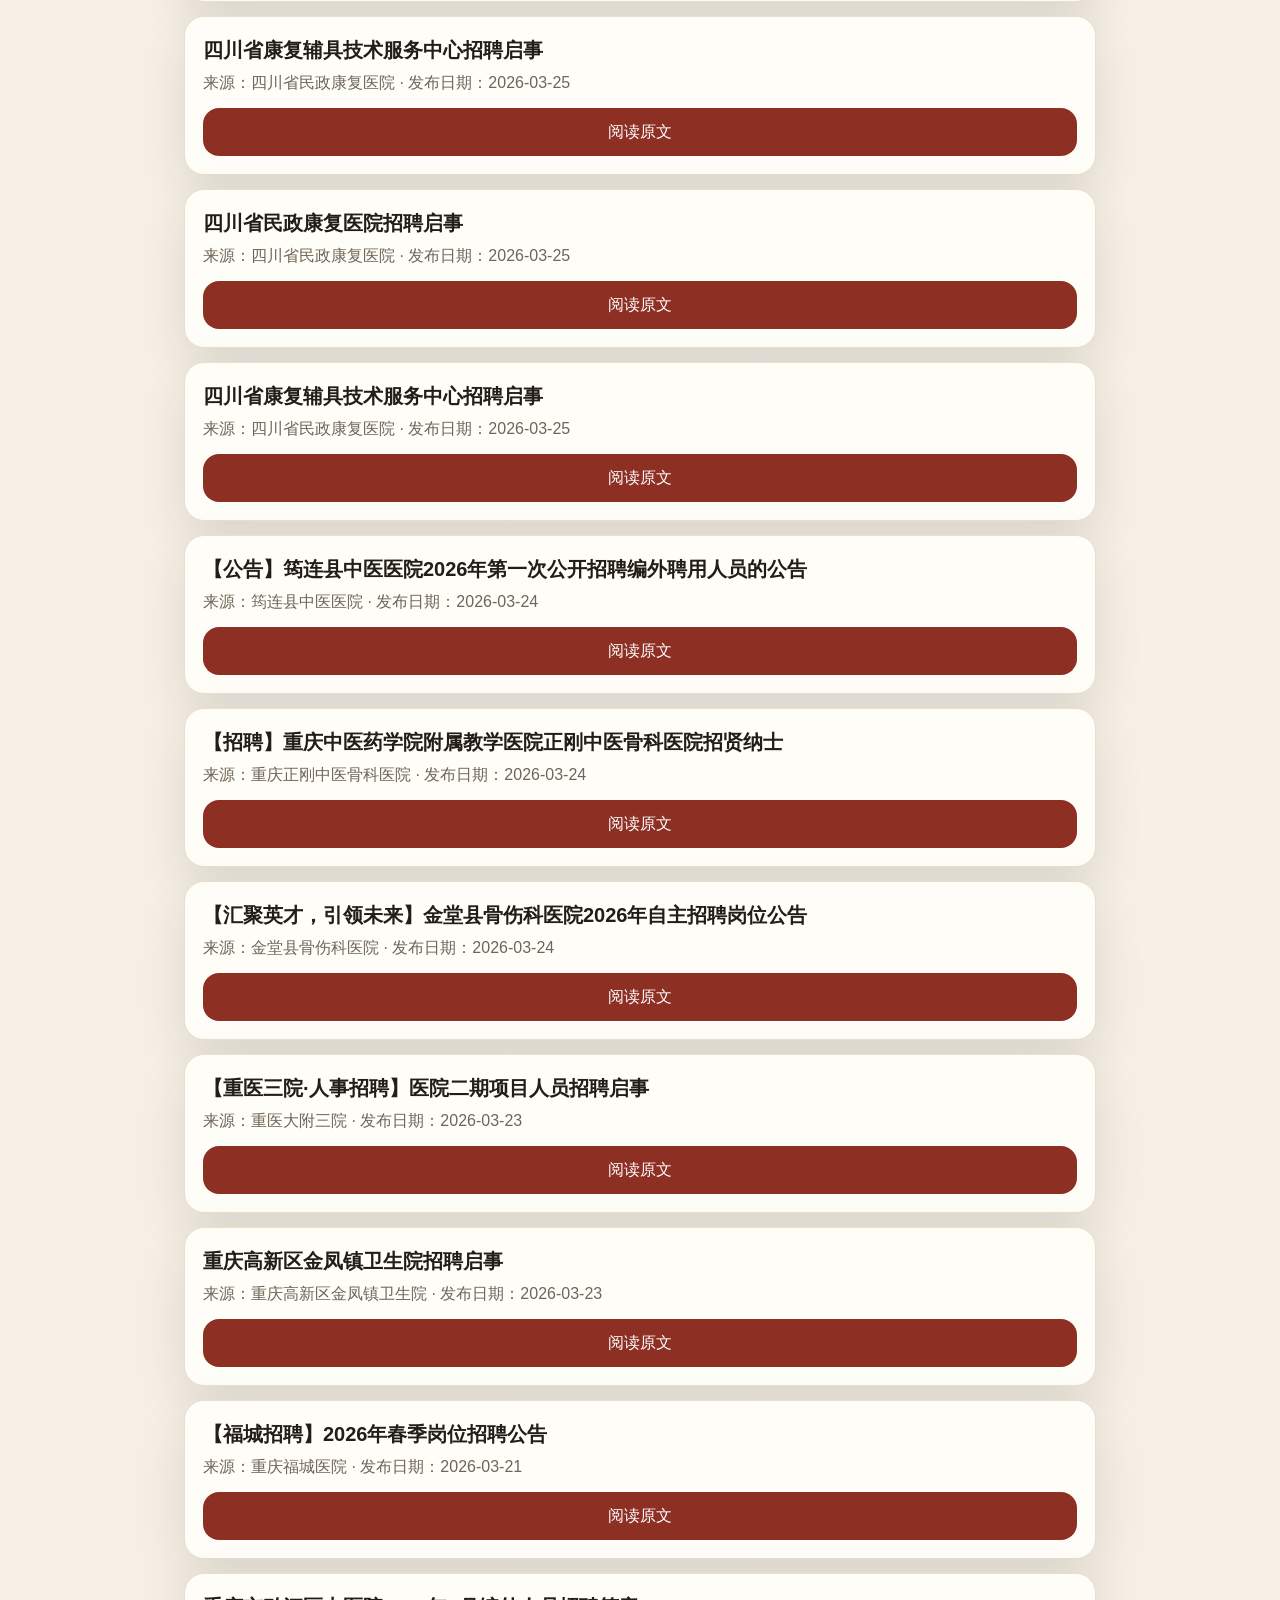
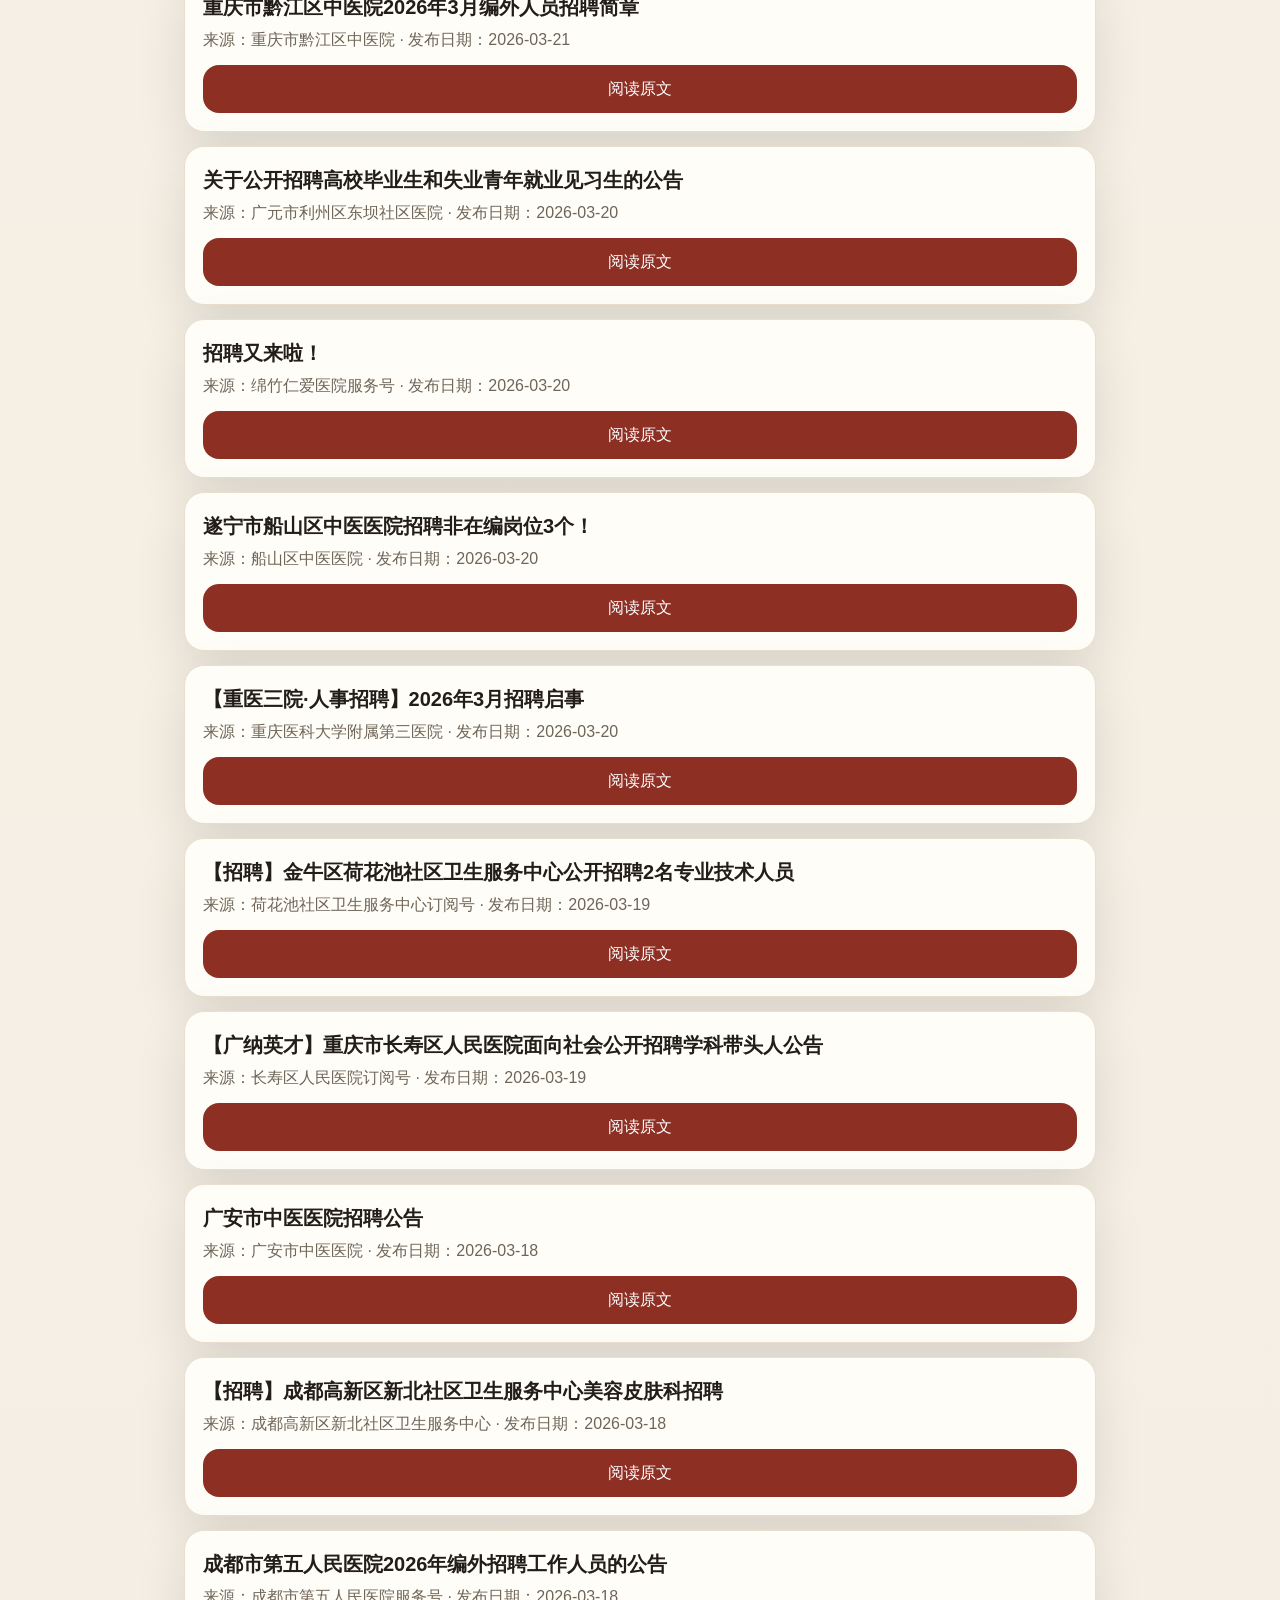
==== commit 743c810e: "fix: refresh static site update timestamp" ====
--- a/site/index.html
+++ b/site/index.html
@@ -53,6 +53,6 @@
     </article>
   </template>
 
-  <script src="./assets/site.js" defer></script>
+  <script src="./assets/site.js?v=202604071410" defer></script>
 </body>
 </html>
--- a/site/assets/site.css
+++ b/site/assets/site.css
@@ -73,6 +73,13 @@
   line-height: 1.6;
 }
 
+.update-time {
+  margin: 6px 0 0;
+  color: var(--muted);
+  font-size: 12px;
+  line-height: 1.4;
+}
+
 .search-row {
   display: grid;
   gap: 10px;
